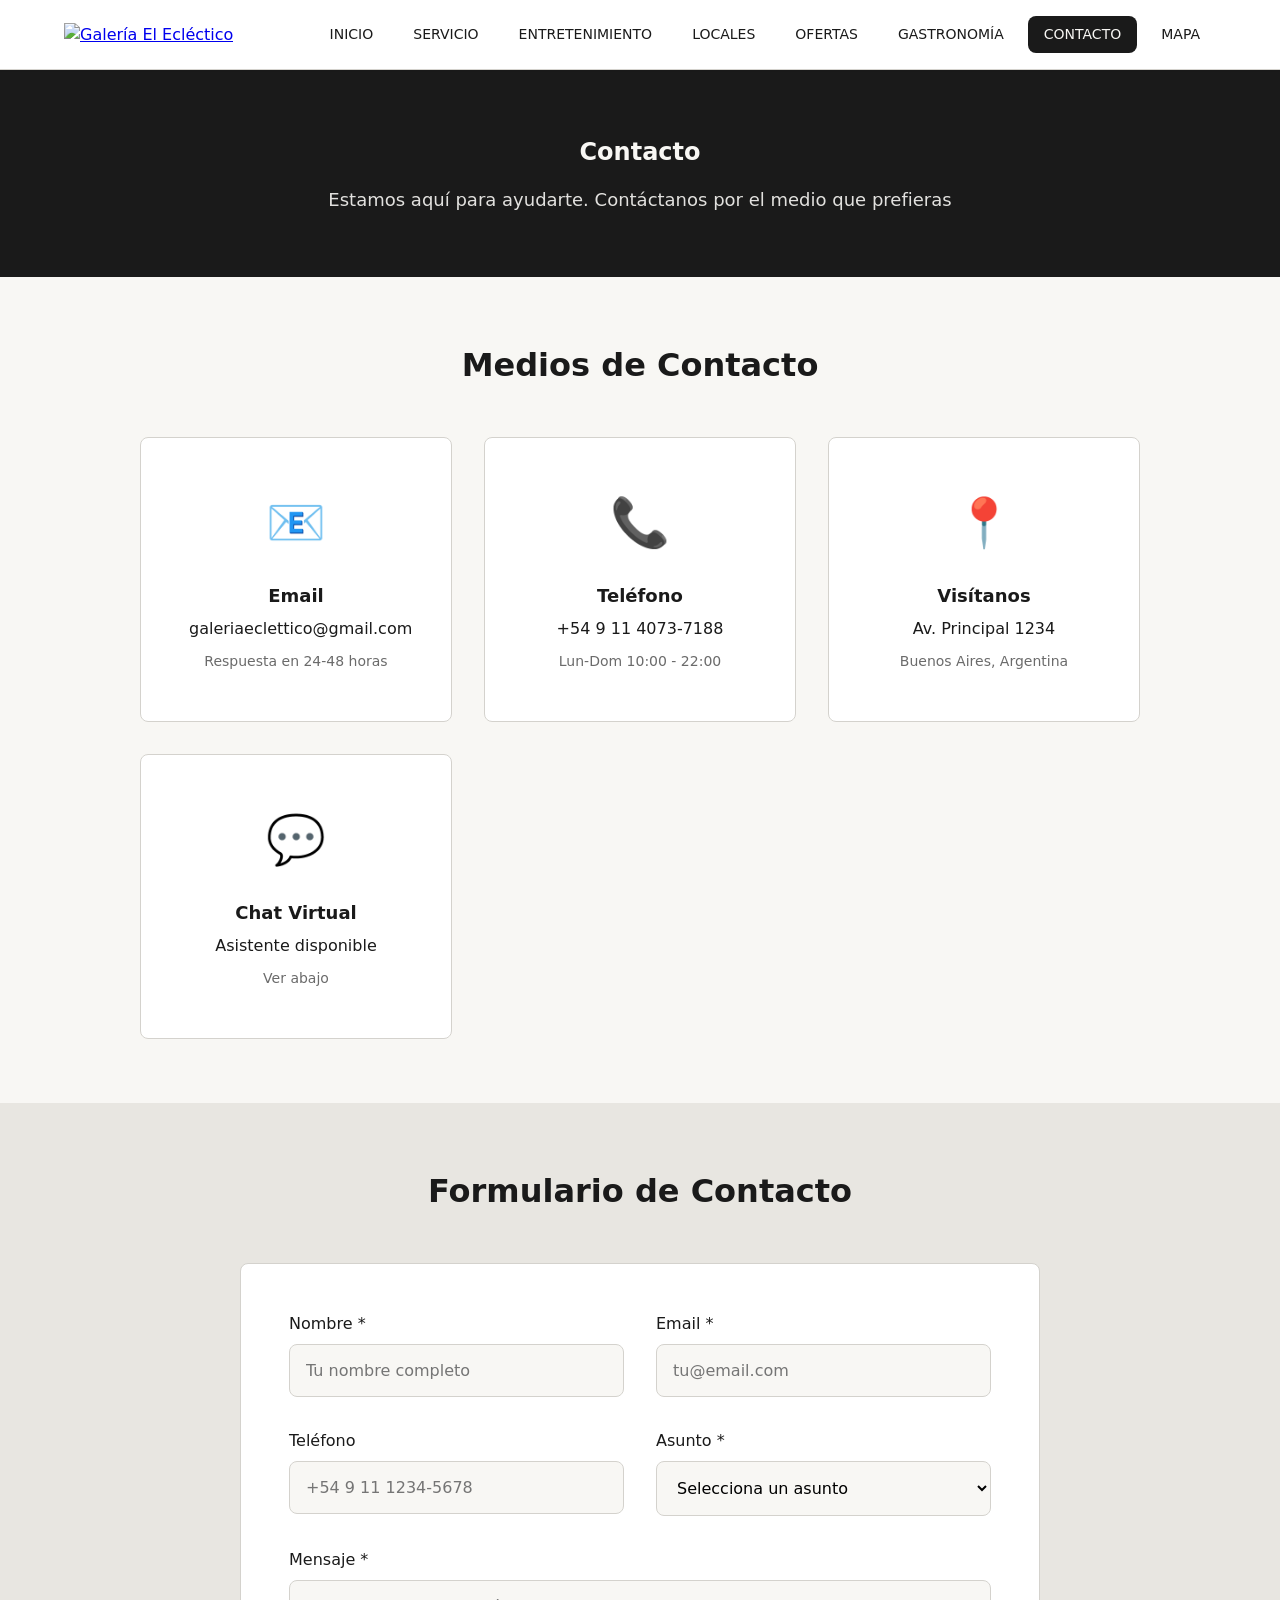
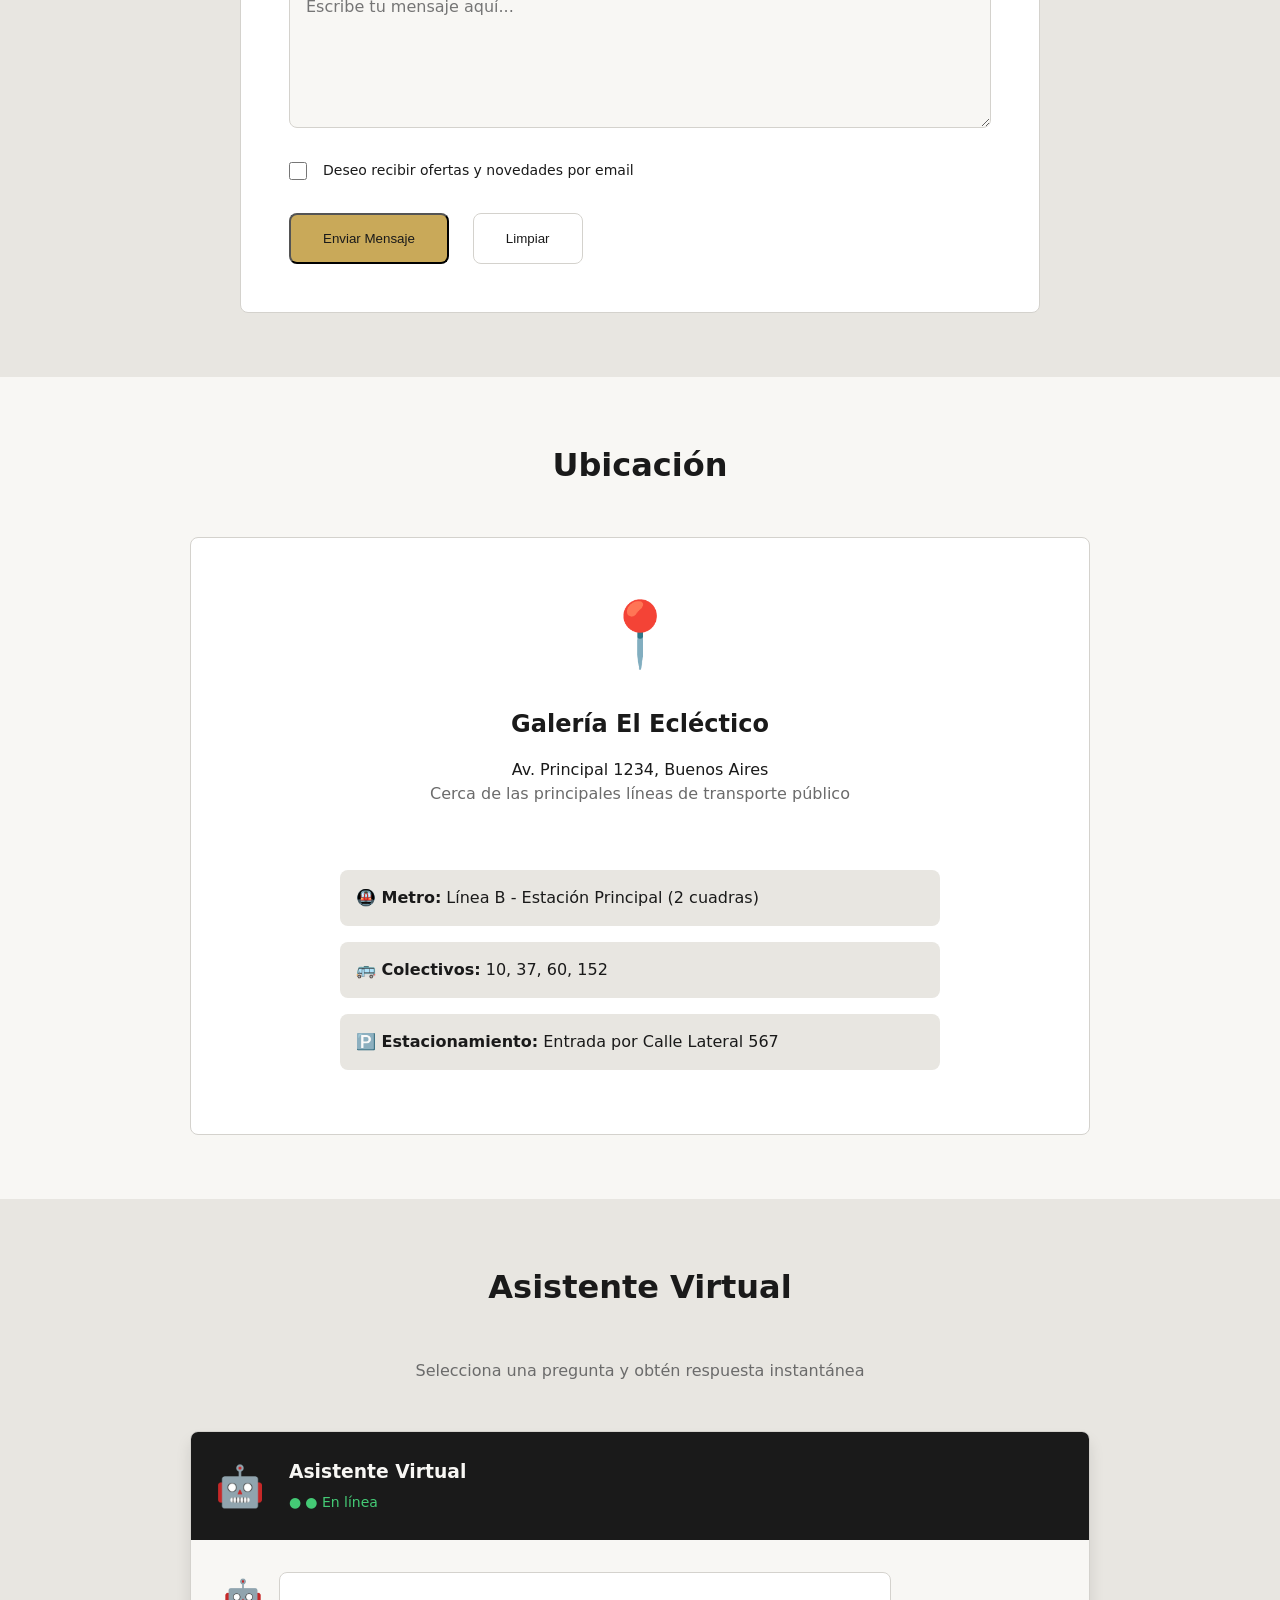
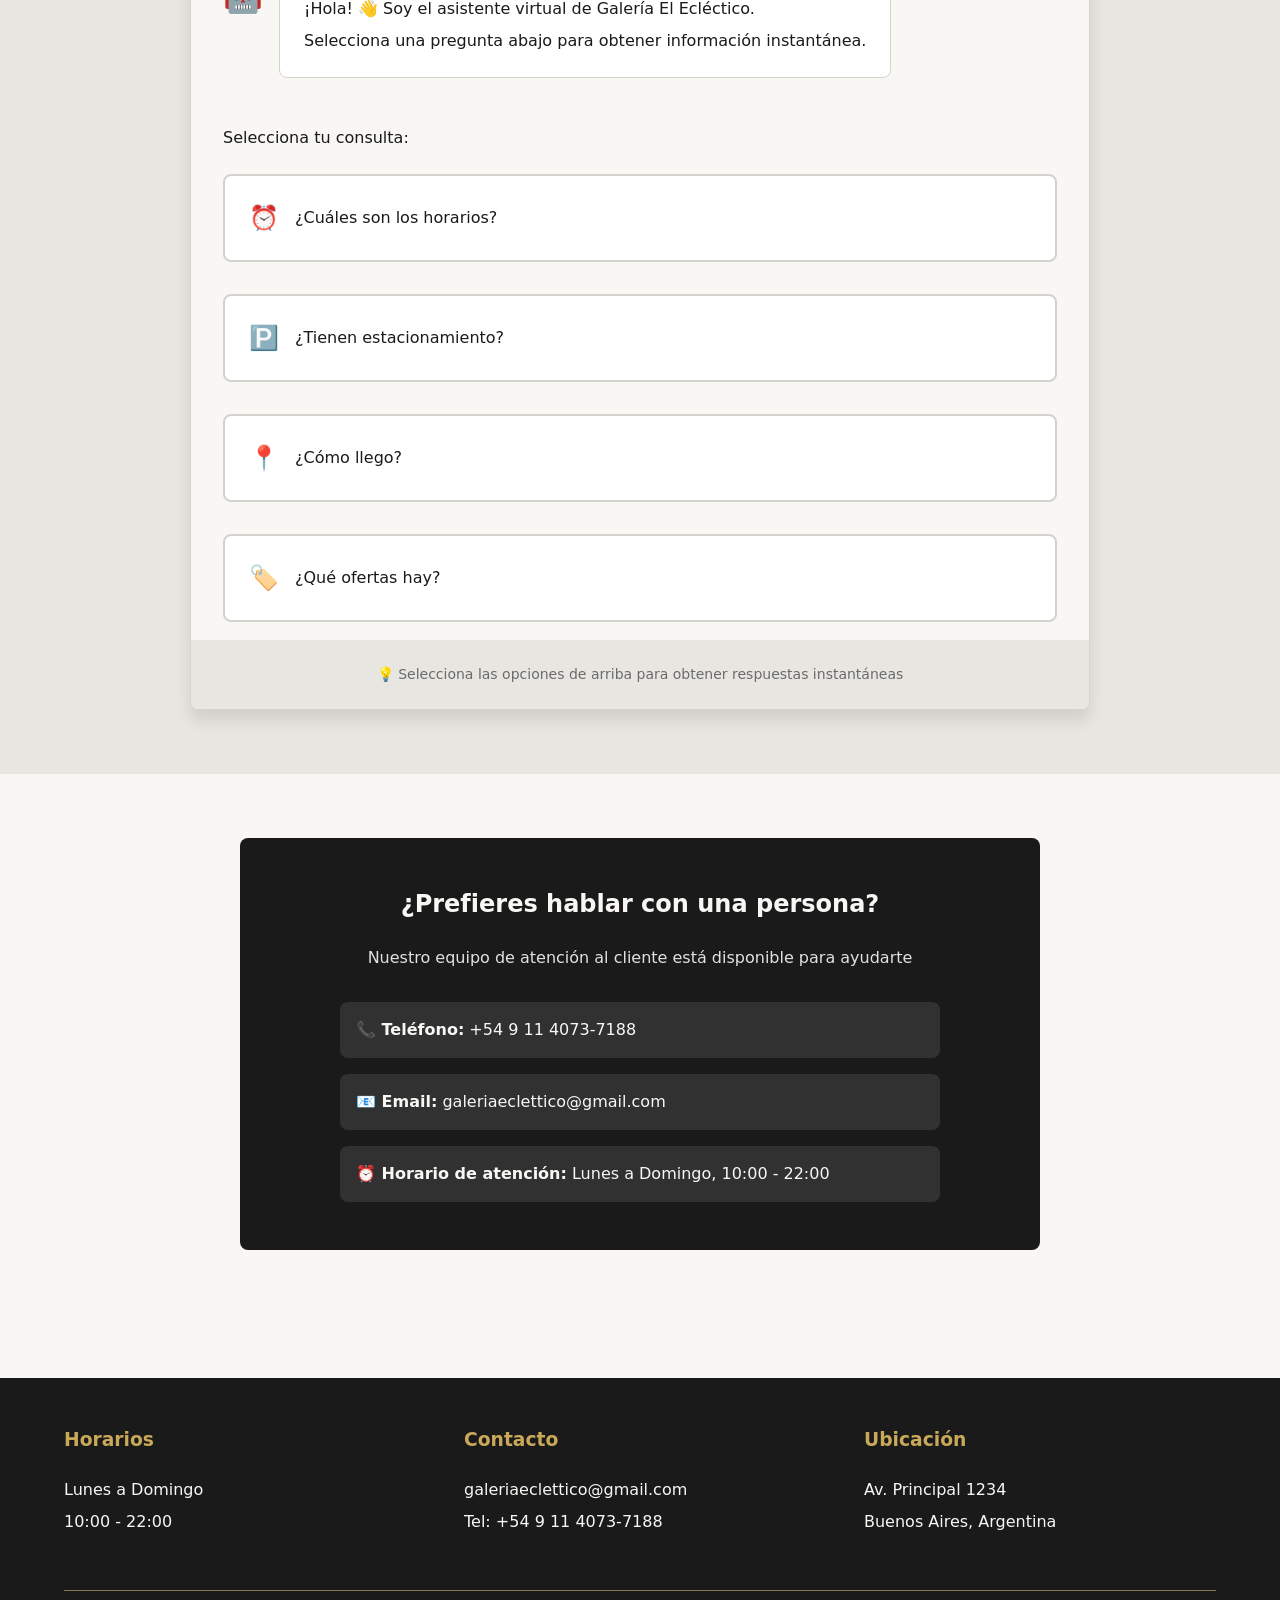
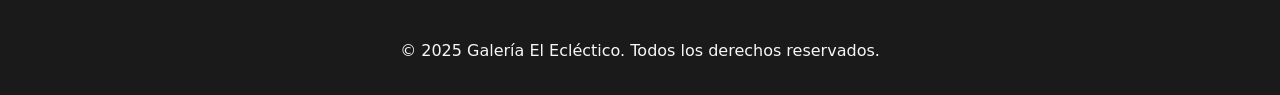
==== contacto.html @ 5eecb388 "base project added" ====
<!DOCTYPE html>
<html lang="es">
<head>
    <meta charset="UTF-8">
    <meta name="viewport" content="width=device-width, initial-scale=1.0">
    <title>Contacto - Galería El Ecléctico</title>
    <link rel="stylesheet" href="styles.css">
</head>
<body>
    <!-- Header -->
    <header class="header">
        <div class="container">
            <div class="header-content">
                <a href="index.html" class="logo">
                    <img src="assets/logo.png" alt="Galería El Ecléctico">
                </a>
                
                <nav class="nav">
                    <a href="index.html" class="nav-link">INICIO</a>
                    <a href="servicio.html" class="nav-link">SERVICIO</a>
                    <a href="entretenimiento.html" class="nav-link">ENTRETENIMIENTO</a>
                    <a href="locales.html" class="nav-link">LOCALES</a>
                    <a href="ofertas.html" class="nav-link">OFERTAS</a>
                    <a href="gastronomia.html" class="nav-link">GASTRONOMÍA</a>
                    <a href="contacto.html" class="nav-link active">CONTACTO</a>
                    <a href="mapa.html" class="nav-link">MAPA</a>
                </nav>
            </div>
        </div>
    </header>

    <main>
        <!-- Hero Section -->
        <section class="page-hero-simple">
            <div class="container">
                <h1>Contacto</h1>
                <p>Estamos aquí para ayudarte. Contáctanos por el medio que prefieras</p>
            </div>
        </section>

        <!-- Contact Methods -->
        <section class="section">
            <div class="container">
                <h2 class="section-title">Medios de Contacto</h2>
                <div class="contact-methods-grid">
                    <div class="contact-method-card">
                        <div class="contact-method-icon">📧</div>
                        <h3>Email</h3>
                        <p>galeriaeclettico@gmail.com</p>
                        <span class="contact-method-time">Respuesta en 24-48 horas</span>
                    </div>

                    <div class="contact-method-card">
                        <div class="contact-method-icon">📞</div>
                        <h3>Teléfono</h3>
                        <p>+54 9 11 4073-7188</p>
                        <span class="contact-method-time">Lun-Dom 10:00 - 22:00</span>
                    </div>

                    <div class="contact-method-card">
                        <div class="contact-method-icon">📍</div>
                        <h3>Visítanos</h3>
                        <p>Av. Principal 1234</p>
                        <span class="contact-method-time">Buenos Aires, Argentina</span>
                    </div>

                    <div class="contact-method-card">
                        <div class="contact-method-icon">💬</div>
                        <h3>Chat Virtual</h3>
                        <p>Asistente disponible</p>
                        <span class="contact-method-time">Ver abajo</span>
                    </div>
                </div>
            </div>
        </section>

        <!-- Contact Form -->
        <section class="section section-alt">
            <div class="container">
                <h2 class="section-title">Formulario de Contacto</h2>
                <div class="contact-form-container">
                    <form class="contact-form" action="#" method="post">
                        <div class="form-row">
                            <div class="form-group">
                                <label for="nombre">Nombre *</label>
                                <input type="text" id="nombre" name="nombre" required placeholder="Tu nombre completo">
                            </div>

                            <div class="form-group">
                                <label for="email">Email *</label>
                                <input type="email" id="email" name="email" required placeholder="tu@email.com">
                            </div>
                        </div>

                        <div class="form-row">
                            <div class="form-group">
                                <label for="telefono">Teléfono</label>
                                <input type="tel" id="telefono" name="telefono" placeholder="+54 9 11 1234-5678">
                            </div>

                            <div class="form-group">
                                <label for="asunto">Asunto *</label>
                                <select id="asunto" name="asunto" required>
                                    <option value="">Selecciona un asunto</option>
                                    <option value="consulta">Consulta general</option>
                                    <option value="sugerencia">Sugerencia</option>
                                    <option value="reclamo">Reclamo</option>
                                    <option value="local">Información sobre locales</option>
                                    <option value="eventos">Eventos y promociones</option>
                                    <option value="estacionamiento">Estacionamiento</option>
                                    <option value="otro">Otro</option>
                                </select>
                            </div>
                        </div>

                        <div class="form-group">
                            <label for="mensaje">Mensaje *</label>
                            <textarea id="mensaje" name="mensaje" rows="6" required placeholder="Escribe tu mensaje aquí..."></textarea>
                        </div>

                        <div class="form-checkbox">
                            <input type="checkbox" id="newsletter" name="newsletter">
                            <label for="newsletter">Deseo recibir ofertas y novedades por email</label>
                        </div>

                        <div class="form-actions">
                            <button type="submit" class="btn btn-primary">Enviar Mensaje</button>
                            <button type="reset" class="btn btn-secondary-outline">Limpiar</button>
                        </div>
                    </form>
                </div>
            </div>
        </section>

        <!-- Map Section -->
        <section class="section">
            <div class="container">
                <h2 class="section-title">Ubicación</h2>
                <div class="map-container">
                    <div class="map-placeholder">
                        <div class="map-icon">📍</div>
                        <h3>Galería El Ecléctico</h3>
                        <p>Av. Principal 1234, Buenos Aires</p>
                        <p class="map-info">Cerca de las principales líneas de transporte público</p>
                        <div class="map-details">
                            <div class="map-detail-item">
                                <strong>🚇 Metro:</strong> Línea B - Estación Principal (2 cuadras)
                            </div>
                            <div class="map-detail-item">
                                <strong>🚌 Colectivos:</strong> 10, 37, 60, 152
                            </div>
                            <div class="map-detail-item">
                                <strong>🅿️ Estacionamiento:</strong> Entrada por Calle Lateral 567
                            </div>
                        </div>
                    </div>
                </div>
            </div>
        </section>

        <!-- Virtual Assistant / Chatbot -->
        <section class="section section-alt">
            <div class="container">
                <h2 class="section-title">Asistente Virtual</h2>
                <p class="chatbot-intro">Selecciona una pregunta y obtén respuesta instantánea</p>
                
                <div class="chatbot-container">
                    <div class="chatbot-window">
                        <div class="chatbot-header">
                            <div class="chatbot-avatar">🤖</div>
                            <div class="chatbot-info">
                                <h3>Asistente Virtual</h3>
                                <span class="chatbot-status">● En línea</span>
                            </div>
                        </div>

                        <div class="chatbot-messages">
                            <!-- Welcome Message -->
                            <div class="chat-message bot-message">
                                <div class="message-avatar">🤖</div>
                                <div class="message-bubble">
                                    <p>¡Hola! 👋 Soy el asistente virtual de Galería El Ecléctico.</p>
                                    <p>Selecciona una pregunta abajo para obtener información instantánea.</p>
                                </div>
                            </div>

                            <!-- Interactive Chat Questions -->
                            <div class="chat-interactive">
                                <p class="chat-prompt">Selecciona tu consulta:</p>
                                
                                <form class="chat-options">
                                    <!-- Question 1: Horarios -->
                                    <input type="radio" name="chatbot" id="chat-horarios" class="chat-radio">
                                    <label for="chat-horarios" class="chat-option-label">
                                        <span class="chat-option-emoji">⏰</span>
                                        <span class="chat-option-text">¿Cuáles son los horarios?</span>
                                    </label>
                                    <div class="chat-response">
                                        <div class="chat-message bot-message">
                                            <div class="message-avatar">🤖</div>
                                            <div class="message-bubble">
                                                <p><strong>Horarios de Galería El Ecléctico:</strong></p>
                                                <p>📅 <strong>Lunes a Domingo:</strong> 10:00 - 22:00 hs</p>
                                                <p>🍽️ <strong>Patio de comidas:</strong> Hasta las 23:00 hs</p>
                                                <p>🎬 <strong>Cine:</strong> Hasta medianoche</p>
                                                <p>🎳 <strong>Bowling:</strong> Hasta las 02:00 (Vie-Sab hasta 04:00)</p>
                                            </div>
                                        </div>
                                    </div>

                                    <!-- Question 2: Estacionamiento -->
                                    <input type="radio" name="chatbot" id="chat-parking" class="chat-radio">
                                    <label for="chat-parking" class="chat-option-label">
                                        <span class="chat-option-emoji">🅿️</span>
                                        <span class="chat-option-text">¿Tienen estacionamiento?</span>
                                    </label>
                                    <div class="chat-response">
                                        <div class="chat-message bot-message">
                                            <div class="message-avatar">🤖</div>
                                            <div class="message-bubble">
                                                <p><strong>Información de Estacionamiento:</strong></p>
                                                <p>✅ Más de 500 plazas disponibles</p>
                                                <p>� Primeras 2 horas gratis con compra validada</p>
                                                <p>💳 $500 por hora adicional</p>
                                                <p>📍 Entrada por Calle Lateral 567</p>
                                                <p>🔒 Vigilancia 24 horas</p>
                                            </div>
                                        </div>
                                    </div>

                                    <!-- Question 3: Ubicación -->
                                    <input type="radio" name="chatbot" id="chat-ubicacion" class="chat-radio">
                                    <label for="chat-ubicacion" class="chat-option-label">
                                        <span class="chat-option-emoji">📍</span>
                                        <span class="chat-option-text">¿Cómo llego?</span>
                                    </label>
                                    <div class="chat-response">
                                        <div class="chat-message bot-message">
                                            <div class="message-avatar">🤖</div>
                                            <div class="message-bubble">
                                                <p><strong>Cómo llegar:</strong></p>
                                                <p>📍 <strong>Dirección:</strong> Av. Principal 1234, Buenos Aires</p>
                                                <p>🚇 <strong>Metro:</strong> Línea B - Estación Principal (2 cuadras)</p>
                                                <p>🚌 <strong>Colectivos:</strong> 10, 37, 60, 152</p>
                                                <p>🚗 <strong>En auto:</strong> Fácil acceso desde Av. General Paz</p>
                                            </div>
                                        </div>
                                    </div>

                                    <!-- Question 4: Ofertas -->
                                    <input type="radio" name="chatbot" id="chat-ofertas" class="chat-radio">
                                    <label for="chat-ofertas" class="chat-option-label">
                                        <span class="chat-option-emoji">🏷️</span>
                                        <span class="chat-option-text">¿Qué ofertas hay?</span>
                                    </label>
                                    <div class="chat-response">
                                        <div class="chat-message bot-message">
                                            <div class="message-avatar">🤖</div>
                                            <div class="message-bubble">
                                                <p><strong>Ofertas destacadas:</strong></p>
                                                <p>🎯 50% OFF en segunda unidad (Moda)</p>
                                                <p>☕ 2x1 en cafeterías (Happy Hour 14-17hs)</p>
                                                <p>📱 30% OFF en accesorios tecnológicos</p>
                                                <p>🎬 3x2 en entradas de cine (Lun-Jue)</p>
                                                <p>👉 <a href="ofertas.html">Ver todas las ofertas</a></p>
                                            </div>
                                        </div>
                                    </div>

                                    <!-- Question 5: Eventos -->
                                    <input type="radio" name="chatbot" id="chat-eventos" class="chat-radio">
                                    <label for="chat-eventos" class="chat-option-label">
                                        <span class="chat-option-emoji">🎉</span>
                                        <span class="chat-option-text">¿Hay eventos próximos?</span>
                                    </label>
                                    <div class="chat-response">
                                        <div class="chat-message bot-message">
                                            <div class="message-avatar">🤖</div>
                                            <div class="message-bubble">
                                                <p><strong>Próximos eventos:</strong></p>
                                                <p>🎵 <strong>Viernes de Música:</strong> Shows en vivo todos los viernes 20:00</p>
                                                <p>👨‍👩‍👧‍👦 <strong>Domingos Familiares:</strong> Talleres y actividades para chicos</p>
                                                <p>🎨 <strong>Talleres Creativos:</strong> Sábados y domingos</p>
                                                <p>🎄 <strong>Navidad 2025:</strong> Eventos especiales todo diciembre</p>
                                            </div>
                                        </div>
                                    </div>

                                    <!-- Question 6: Restaurantes -->
                                    <input type="radio" name="chatbot" id="chat-gastronomia" class="chat-radio">
                                    <label for="chat-gastronomia" class="chat-option-label">
                                        <span class="chat-option-emoji">🍽️</span>
                                        <span class="chat-option-text">¿Qué restaurantes tienen?</span>
                                    </label>
                                    <div class="chat-response">
                                        <div class="chat-message bot-message">
                                            <div class="message-avatar">🤖</div>
                                            <div class="message-bubble">
                                                <p><strong>Opciones gastronómicas:</strong></p>
                                                <p>🍔 Hamburguesas: Kentucky, Mostaza, Burger King</p>
                                                <p>☕ Cafeterías: Starbucks, Havanna</p>
                                                <p>🍕 Pizzerías: Pizzería Güerrín</p>
                                                <p>🥪 Sandwiches: Subway</p>
                                                <p>🍦 Helados: Grido</p>
                                                <p>� <a href="gastronomia.html">Ver todos los restaurantes</a></p>
                                            </div>
                                        </div>
                                    </div>

                                    <!-- Question 7: WiFi -->
                                    <input type="radio" name="chatbot" id="chat-wifi" class="chat-radio">
                                    <label for="chat-wifi" class="chat-option-label">
                                        <span class="chat-option-emoji">📶</span>
                                        <span class="chat-option-text">¿Hay WiFi gratis?</span>
                                    </label>
                                    <div class="chat-response">
                                        <div class="chat-message bot-message">
                                            <div class="message-avatar">🤖</div>
                                            <div class="message-bubble">
                                                <p><strong>WiFi Gratuito:</strong></p>
                                                <p>✅ Sí, contamos con WiFi gratis de alta velocidad</p>
                                                <p>📶 <strong>Red:</strong> GaleriaElEcletico_WiFi</p>
                                                <p>🔓 Sin contraseña - Conexión abierta</p>
                                                <p>� Disponible en todas las áreas de la galería</p>
                                            </div>
                                        </div>
                                    </div>

                                    <!-- Question 8: Contacto -->
                                    <input type="radio" name="chatbot" id="chat-contacto" class="chat-radio">
                                    <label for="chat-contacto" class="chat-option-label">
                                        <span class="chat-option-emoji">📞</span>
                                        <span class="chat-option-text">¿Cómo contacto atención al cliente?</span>
                                    </label>
                                    <div class="chat-response">
                                        <div class="chat-message bot-message">
                                            <div class="message-avatar">🤖</div>
                                            <div class="message-bubble">
                                                <p><strong>Contacto - Atención al Cliente:</strong></p>
                                                <p>📧 <strong>Email:</strong> galeriaeclettico@gmail.com</p>
                                                <p>📞 <strong>Teléfono:</strong> +54 9 11 4073-7188</p>
                                                <p>⏰ <strong>Horario:</strong> Lunes a Domingo 10:00 - 22:00</p>
                                                <p>💬 O completa el formulario de contacto arriba</p>
                                            </div>
                                        </div>
                                    </div>
                                </form>
                            </div>
                        </div>

                        <div class="chatbot-footer">
                            <p class="chatbot-note">💡 Selecciona las opciones de arriba para obtener respuestas instantáneas</p>
                        </div>
                    </div>
                </div>
            </div>
        </section>

        <!-- Contact Info -->
        <section class="section">
            <div class="container">
                <div class="contact-info-card">
                    <h2>¿Prefieres hablar con una persona?</h2>
                    <p>Nuestro equipo de atención al cliente está disponible para ayudarte</p>
                    <div class="contact-info-details">
                        <div class="contact-info-item">
                            <strong>📞 Teléfono:</strong> +54 9 11 4073-7188
                        </div>
                        <div class="contact-info-item">
                            <strong>📧 Email:</strong> galeriaeclettico@gmail.com
                        </div>
                        <div class="contact-info-item">
                            <strong>⏰ Horario de atención:</strong> Lunes a Domingo, 10:00 - 22:00
                        </div>
                    </div>
                </div>
            </div>
        </section>
    </main>

    <!-- Footer -->
    <footer class="footer">
        <div class="container">
            <div class="footer-grid">
                <div class="footer-column">
                    <h3>Horarios</h3>
                    <p>Lunes a Domingo</p>
                    <p>10:00 - 22:00</p>
                </div>
                <div class="footer-column">
                    <h3>Contacto</h3>
                    <p>galeriaeclettico@gmail.com</p>
                    <p>Tel: +54 9 11 4073-7188</p>
                </div>
                <div class="footer-column">
                    <h3>Ubicación</h3>
                    <p>Av. Principal 1234</p>
                    <p>Buenos Aires, Argentina</p>
                </div>
            </div>
            <div class="footer-bottom">
                <p>&copy; 2025 Galería El Ecléctico. Todos los derechos reservados.</p>
            </div>
        </div>
    </footer>
</body>
</html>
---- styles.css ----
/* Variables CSS */
:root {
    --color-background: #F8F7F4;
    --color-foreground: #1A1A1A;
    --color-primary: #1A1A1A;
    --color-primary-foreground: #F8F7F4;
    --color-secondary: #C9A959;
    --color-secondary-foreground: #1A1A1A;
    --color-muted: #E8E6E1;
    --color-muted-foreground: #6B6B6B;
    --color-accent: #8B7355;
    --color-border: #D4D2CD;
    --color-card: #FFFFFF;
    
    --spacing-xs: 0.5rem;
    --spacing-sm: 1rem;
    --spacing-md: 1.5rem;
    --spacing-lg: 2rem;
    --spacing-xl: 3rem;
    --spacing-2xl: 4rem;
    
    --font-size-sm: 0.875rem;
    --font-size-base: 1rem;
    --font-size-lg: 1.125rem;
    --font-size-xl: 1.5rem;
    --font-size-2xl: 2rem;
    --font-size-3xl: 2.5rem;
    
    --radius: 0.5rem;
    --shadow-sm: 0 1px 2px rgba(0, 0, 0, 0.05);
    --shadow-md: 0 4px 6px rgba(0, 0, 0, 0.1);
    --shadow-lg: 0 10px 15px rgba(0, 0, 0, 0.1);
}

/* Reset básico */
* {
    margin: 0;
    padding: 0;
    box-sizing: border-box;
}

body {
    font-family: system-ui, -apple-system, BlinkMacSystemFont, 'Segoe UI', Roboto, sans-serif;
    font-size: var(--font-size-base);
    line-height: 1.5;
    color: var(--color-foreground);
    background-color: var(--color-background);
}

/* Contenedor */
.container {
    max-width: 1200px;
    margin: 0 auto;
    padding: 0 var(--spacing-md);
}

/* Header */
.header {
    background-color: var(--color-card);
    border-bottom: 1px solid var(--color-border);
    position: sticky;
    top: 0;
    z-index: 100;
    box-shadow: var(--shadow-sm);
}

.header-content {
    display: flex;
    align-items: center;
    justify-content: space-between;
    padding: var(--spacing-sm) 0;
}

.logo img {
    height: 80px;
    width: auto;
}

/* Navegación */
.nav {
    display: flex;
    gap: var(--spacing-xs);
}

.nav-link {
    padding: var(--spacing-xs) var(--spacing-sm);
    text-decoration: none;
    color: var(--color-foreground);
    font-size: var(--font-size-sm);
    font-weight: 500;
    border-radius: var(--radius);
    transition: background-color 0.2s;
}

.nav-link:hover {
    background-color: var(--color-muted);
}

.nav-link.active {
    background-color: var(--color-primary);
    color: var(--color-primary-foreground);
}

/* Hero Section */
.hero {
    height: 600px;
    background-image: url('https://images.unsplash.com/photo-1760873461757-bd171af68cf9?crop=entropy&cs=tinysrgb&fit=max&fm=jpg&ixid=M3w3Nzg4Nzd8MHwxfHNlYXJjaHwxfHxsdXh1cnklMjBldXJvcGVhbiUyMHNob3BwaW5nJTIwZ2FsbGVyeXxlbnwxfHx8fDE3NjI0MzUzMTB8MA&ixlib=rb-4.1.0&q=80&w=1080');
    background-size: cover;
    background-position: center;
    position: relative;
}

.hero-overlay {
    position: absolute;
    inset: 0;
    background-color: rgba(26, 26, 26, 0.6);
    display: flex;
    align-items: center;
    justify-content: center;
}

.hero-content {
    text-align: center;
    color: white;
    padding: var(--spacing-md);
    max-width: 800px;
}

.hero-content h1 {
    font-size: var(--font-size-3xl);
    margin-bottom: var(--spacing-md);
}

.hero-subtitle {
    font-size: var(--font-size-lg);
    margin-bottom: var(--spacing-xl);
    opacity: 0.9;
}

/* Botones */
.btn {
    display: inline-block;
    padding: var(--spacing-sm) var(--spacing-lg);
    text-decoration: none;
    border-radius: var(--radius);
    font-weight: 500;
    transition: transform 0.2s, box-shadow 0.2s;
    cursor: pointer;
}

.btn:hover {
    transform: translateY(-2px);
    box-shadow: var(--shadow-md);
}

.btn-primary {
    background-color: var(--color-secondary);
    color: var(--color-primary);
}

.btn-secondary {
    background-color: var(--color-secondary);
    color: var(--color-primary);
}

/* Secciones */
.section {
    padding: var(--spacing-2xl) 0;
}

.section-alt {
    background-color: var(--color-muted);
}

.section-title {
    text-align: center;
    font-size: var(--font-size-2xl);
    margin-bottom: var(--spacing-xl);
}

/* Features Grid */
.features-grid {
    display: grid;
    grid-template-columns: repeat(auto-fit, minmax(250px, 1fr));
    gap: var(--spacing-md);
}

.feature-card {
    background-color: var(--color-card);
    padding: var(--spacing-lg);
    border-radius: var(--radius);
    text-decoration: none;
    color: var(--color-foreground);
    border: 1px solid var(--color-border);
    transition: box-shadow 0.2s, transform 0.2s;
}

.feature-card:hover {
    box-shadow: var(--shadow-lg);
    transform: translateY(-4px);
}

.feature-icon {
    font-size: 3rem;
    margin-bottom: var(--spacing-md);
}

.feature-card h3 {
    font-size: var(--font-size-lg);
    margin-bottom: var(--spacing-xs);
}

.feature-card p {
    color: var(--color-muted-foreground);
}

/* Welcome Section */
.welcome-content {
    max-width: 900px;
    margin: 0 auto;
    text-align: center;
}

.welcome-content h2 {
    font-size: var(--font-size-2xl);
    margin-bottom: var(--spacing-md);
}

.welcome-text {
    margin-bottom: var(--spacing-xl);
    color: var(--color-muted-foreground);
}

.stats-grid {
    display: grid;
    grid-template-columns: repeat(auto-fit, minmax(200px, 1fr));
    gap: var(--spacing-lg);
    margin-top: var(--spacing-xl);
}

.stat-item {
    text-align: center;
}

.stat-number {
    font-size: var(--font-size-2xl);
    color: var(--color-secondary);
    margin-bottom: var(--spacing-xs);
}

/* CTA Card */
.cta-card {
    background-color: var(--color-primary);
    color: var(--color-primary-foreground);
    padding: var(--spacing-2xl);
    border-radius: var(--radius);
    text-align: center;
}

.cta-icon {
    font-size: 4rem;
    margin-bottom: var(--spacing-md);
    color: var(--color-secondary);
}

.cta-card h2 {
    margin-bottom: var(--spacing-md);
}

.cta-text {
    max-width: 700px;
    margin: 0 auto var(--spacing-xl);
    opacity: 0.9;
}

/* Footer */
.footer {
    background-color: var(--color-primary);
    color: var(--color-primary-foreground);
    padding: var(--spacing-xl) 0 var(--spacing-lg);
    margin-top: var(--spacing-2xl);
}

.footer-grid {
    display: grid;
    grid-template-columns: repeat(auto-fit, minmax(250px, 1fr));
    gap: var(--spacing-xl);
    margin-bottom: var(--spacing-xl);
}

.footer-column h3 {
    color: var(--color-secondary);
    margin-bottom: var(--spacing-md);
}

.footer-column p {
    margin-bottom: var(--spacing-xs);
}

.footer-bottom {
    padding-top: var(--spacing-xl);
    border-top: 1px solid var(--color-accent);
    text-align: center;
}

/* Page Hero */
.page-hero {
    height: 500px;
    background-image: url('https://images.unsplash.com/photo-1759419038843-29749ac4cd2d?crop=entropy&cs=tinysrgb&fit=max&fm=jpg&ixid=M3w3Nzg4Nzd8MHwxfHNlYXJjaHwxfHxlbGVnYW50JTIwcmVzdGF1cmFudCUyMGludGVyaW9yfGVufDF8fHx8MTc2MjM0NzA0NXww&ixlib=rb-4.1.0&q=80&w=1080');
    background-size: cover;
    background-position: center;
    position: relative;
}

.page-hero-overlay {
    position: absolute;
    inset: 0;
    background-color: rgba(26, 26, 26, 0.6);
    display: flex;
    align-items: center;
    justify-content: center;
}

.page-hero-content {
    text-align: center;
    color: white;
    padding: var(--spacing-md);
}

.page-hero-icon {
    font-size: 4rem;
    margin-bottom: var(--spacing-md);
    color: var(--color-secondary);
}

.page-hero-simple {
    background-color: var(--color-primary);
    color: var(--color-primary-foreground);
    padding: var(--spacing-2xl) 0;
    text-align: center;
}

.page-hero-simple h1 {
    margin-bottom: var(--spacing-sm);
}

.page-hero-simple p {
    font-size: var(--font-size-lg);
    opacity: 0.9;
    max-width: 700px;
    margin: 0 auto;
}

/* Restaurant Cards */
.restaurants-grid {
    display: grid;
    grid-template-columns: repeat(auto-fill, minmax(300px, 1fr));
    gap: var(--spacing-lg);
}

.restaurant-card {
    background-color: var(--color-card);
    border: 1px solid var(--color-border);
    border-radius: var(--radius);
    padding: var(--spacing-lg);
    transition: box-shadow 0.2s, transform 0.2s;
    display: flex;
    flex-direction: column;
}

.restaurant-card:hover {
    box-shadow: var(--shadow-lg);
    transform: translateY(-4px);
}

.restaurant-header {
    display: flex;
    justify-content: space-between;
    align-items: flex-start;
    margin-bottom: var(--spacing-md);
}

.restaurant-icon {
    font-size: 2.5rem;
}

.price-range {
    font-size: var(--font-size-sm);
    color: var(--color-muted-foreground);
    font-weight: 500;
}

.restaurant-card h3 {
    font-size: var(--font-size-lg);
    margin-bottom: var(--spacing-xs);
}

.cuisine-badge {
    display: inline-block;
    background-color: var(--color-secondary);
    color: var(--color-secondary-foreground);
    padding: 0.25rem 0.75rem;
    border-radius: calc(var(--radius) / 2);
    font-size: var(--font-size-sm);
    margin-bottom: var(--spacing-sm);
}

.restaurant-description {
    color: var(--color-muted-foreground);
    margin-bottom: var(--spacing-md);
}

.restaurant-features {
    display: flex;
    flex-wrap: wrap;
    gap: var(--spacing-xs);
    margin-bottom: var(--spacing-md);
    margin-top: auto;
}

.feature-tag {
    display: inline-block;
    border: 1px solid var(--color-border);
    padding: 0.25rem 0.5rem;
    border-radius: calc(var(--radius) / 2);
    font-size: var(--font-size-sm);
}

.btn-link {
    display: inline-block;
    text-align: center;
    padding: var(--spacing-xs) var(--spacing-sm);
    border: 1px solid var(--color-border);
    border-radius: var(--radius);
    text-decoration: none;
    color: var(--color-foreground);
    font-size: var(--font-size-sm);
    transition: background-color 0.2s;
}

.btn-link:hover {
    background-color: var(--color-muted);
}

/* Food Court */
.food-court-card {
    background-color: var(--color-card);
    border: 1px solid var(--color-border);
    border-radius: var(--radius);
    padding: var(--spacing-xl);
    max-width: 900px;
    margin: 0 auto;
}

.food-court-content h3 {
    font-size: var(--font-size-xl);
    margin-bottom: var(--spacing-md);
}

.food-court-intro {
    margin-bottom: var(--spacing-lg);
}

.food-court-features {
    list-style: none;
    margin-bottom: var(--spacing-lg);
}

.food-court-features li {
    padding: var(--spacing-xs) 0;
    padding-left: var(--spacing-md);
    position: relative;
}

.food-court-features li::before {
    content: "•";
    position: absolute;
    left: 0;
    color: var(--color-secondary);
    font-size: 1.5rem;
    line-height: 1;
}

.capacity-box {
    background-color: var(--color-muted);
    padding: var(--spacing-md);
    border-radius: var(--radius);
    color: var(--color-muted-foreground);
}

/* Services Grid */
.services-grid {
    display: grid;
    grid-template-columns: repeat(auto-fit, minmax(280px, 1fr));
    gap: var(--spacing-lg);
    max-width: 1000px;
    margin: 0 auto;
}

.service-card {
    background-color: var(--color-card);
    border: 1px solid var(--color-border);
    border-radius: var(--radius);
    padding: var(--spacing-lg);
}

.service-icon {
    font-size: 2.5rem;
    margin-bottom: var(--spacing-md);
}

.service-card h3 {
    font-size: var(--font-size-lg);
    margin-bottom: var(--spacing-sm);
}

/* Schedule Section */
.schedule-section {
    background-color: var(--color-primary);
    color: var(--color-primary-foreground);
    padding: var(--spacing-2xl) 0;
    text-align: center;
}

.schedule-section h2 {
    margin-bottom: var(--spacing-xl);
}

.schedule-grid {
    display: grid;
    grid-template-columns: repeat(auto-fit, minmax(300px, 1fr));
    gap: var(--spacing-xl);
    max-width: 800px;
    margin: 0 auto var(--spacing-lg);
}

.schedule-card h3 {
    color: var(--color-secondary);
    margin-bottom: var(--spacing-sm);
}

.schedule-card p {
    margin-bottom: var(--spacing-xs);
}

.schedule-note {
    font-size: var(--font-size-sm);
    opacity: 0.8;
    max-width: 600px;
    margin: 0 auto;
}

/* Stores Grid */
.stores-grid {
    display: grid;
    grid-template-columns: repeat(auto-fit, minmax(450px, 1fr));
    gap: var(--spacing-xl);
}

.store-card {
    background-color: var(--color-card);
    border: 1px solid var(--color-border);
    border-radius: var(--radius);
    overflow: hidden;
    transition: box-shadow 0.2s;
}

.store-card:hover {
    box-shadow: var(--shadow-lg);
}

.store-image {
    height: 250px;
    background-color: var(--color-muted);
    display: flex;
    align-items: center;
    justify-content: center;
}

.store-icon {
    font-size: 4rem;
}

.store-content {
    padding: var(--spacing-lg);
}

.store-content h3 {
    font-size: var(--font-size-lg);
    margin-bottom: var(--spacing-sm);
}

.store-description {
    color: var(--color-muted-foreground);
    margin-bottom: var(--spacing-md);
}

.store-info {
    margin-bottom: var(--spacing-md);
}

.store-info p {
    font-size: var(--font-size-sm);
    margin-bottom: var(--spacing-xs);
}

.store-tags {
    display: flex;
    flex-wrap: wrap;
    gap: var(--spacing-xs);
}

.tag {
    display: inline-block;
    background-color: var(--color-secondary);
    color: var(--color-secondary-foreground);
    padding: 0.25rem 0.75rem;
    border-radius: calc(var(--radius) / 2);
    font-size: var(--font-size-sm);
}

/* Categories Grid */
.categories-grid {
    display: grid;
    grid-template-columns: repeat(auto-fit, minmax(200px, 1fr));
    gap: var(--spacing-md);
    max-width: 900px;
    margin: 0 auto;
}

.category-card {
    background-color: var(--color-card);
    border: 1px solid var(--color-border);
    border-radius: var(--radius);
    padding: var(--spacing-lg);
    text-align: center;
    transition: box-shadow 0.2s;
    cursor: pointer;
}

.category-card:hover {
    box-shadow: var(--shadow-md);
}

.category-card h3 {
    font-size: var(--font-size-base);
    margin-bottom: var(--spacing-xs);
}

.category-card p {
    color: var(--color-muted-foreground);
}

/* Directory Card */
.directory-card {
    background-color: var(--color-primary);
    color: var(--color-primary-foreground);
    border-radius: var(--radius);
    padding: var(--spacing-xl);
    max-width: 900px;
    margin: 0 auto;
    text-align: center;
}

.directory-card h2 {
    margin-bottom: var(--spacing-md);
}

.directory-text {
    margin-bottom: var(--spacing-xl);
    opacity: 0.9;
}

.floors-grid {
    display: grid;
    grid-template-columns: repeat(auto-fit, minmax(200px, 1fr));
    gap: var(--spacing-lg);
}

.floor-info h3 {
    color: var(--color-secondary);
    margin-bottom: var(--spacing-xs);
}

/* Offers */
.offers-grid {
    display: grid;
    grid-template-columns: repeat(auto-fill, minmax(320px, 1fr));
    gap: var(--spacing-lg);
}

.offer-card {
    background-color: var(--color-card);
    border: 1px solid var(--color-border);
    border-radius: var(--radius);
    overflow: hidden;
    transition: box-shadow 0.2s, transform 0.2s;
}

.offer-card:hover {
    box-shadow: var(--shadow-lg);
    transform: translateY(-4px);
}

.offer-header {
    background: linear-gradient(135deg, var(--color-secondary), var(--color-accent));
    color: var(--color-primary);
    padding: var(--spacing-lg);
    text-align: center;
}

.offer-discount {
    font-size: var(--font-size-3xl);
    font-weight: bold;
    margin-bottom: var(--spacing-xs);
}

.offer-content {
    padding: var(--spacing-lg);
}

.offer-content h3 {
    font-size: var(--font-size-lg);
    margin-bottom: var(--spacing-sm);
}

.offer-badge {
    display: inline-block;
    background-color: var(--color-muted);
    color: var(--color-foreground);
    padding: 0.25rem 0.75rem;
    border-radius: calc(var(--radius) / 2);
    font-size: var(--font-size-sm);
    margin-bottom: var(--spacing-sm);
}

.offer-description {
    color: var(--color-muted-foreground);
    margin-bottom: var(--spacing-md);
}

.offer-validity {
    font-size: var(--font-size-sm);
    color: var(--color-muted-foreground);
    border-top: 1px solid var(--color-border);
    padding-top: var(--spacing-sm);
}

/* Terms */
.terms-content {
    max-width: 800px;
    margin: 0 auto;
    background-color: var(--color-card);
    padding: var(--spacing-xl);
    border-radius: var(--radius);
}

.terms-content h3 {
    font-size: var(--font-size-xl);
    margin-bottom: var(--spacing-md);
}

.terms-content ul {
    list-style: none;
    padding: 0;
}

.terms-content li {
    padding: var(--spacing-sm) 0;
    padding-left: var(--spacing-lg);
    position: relative;
}

.terms-content li::before {
    content: "•";
    position: absolute;
    left: 0;
    color: var(--color-secondary);
    font-size: 1.5rem;
}

/* Contact Cards */
.contact-grid {
    display: grid;
    grid-template-columns: repeat(auto-fit, minmax(280px, 1fr));
    gap: var(--spacing-lg);
    max-width: 1000px;
    margin: 0 auto;
}

.contact-card {
    background-color: var(--color-card);
    border: 1px solid var(--color-border);
    border-radius: var(--radius);
    padding: var(--spacing-xl);
    text-align: center;
}

.contact-icon {
    font-size: 3rem;
    margin-bottom: var(--spacing-md);
}

.contact-card h3 {
    font-size: var(--font-size-lg);
    margin-bottom: var(--spacing-sm);
}

.contact-card p {
    margin-bottom: var(--spacing-xs);
}

.contact-description {
    font-size: var(--font-size-sm);
    color: var(--color-muted-foreground);
}

/* FAQ */
.faq-content {
    max-width: 900px;
    margin: 0 auto;
}

.faq-item {
    background-color: var(--color-card);
    border: 1px solid var(--color-border);
    border-radius: var(--radius);
    padding: var(--spacing-lg);
    margin-bottom: var(--spacing-md);
}

.faq-item h3 {
    font-size: var(--font-size-lg);
    margin-bottom: var(--spacing-sm);
    color: var(--color-secondary);
}

.faq-item p {
    color: var(--color-muted-foreground);
}

/* Entertainment */
.entertainment-grid {
    display: grid;
    grid-template-columns: repeat(auto-fit, minmax(350px, 1fr));
    gap: var(--spacing-xl);
}

.entertainment-card {
    background-color: var(--color-card);
    border: 1px solid var(--color-border);
    border-radius: var(--radius);
    padding: var(--spacing-xl);
    transition: box-shadow 0.2s, transform 0.2s;
}

.entertainment-card:hover {
    box-shadow: var(--shadow-lg);
    transform: translateY(-4px);
}

.entertainment-icon {
    font-size: 3.5rem;
    margin-bottom: var(--spacing-md);
    text-align: center;
}

.entertainment-card h3 {
    font-size: var(--font-size-xl);
    margin-bottom: var(--spacing-md);
    text-align: center;
}

.entertainment-description {
    color: var(--color-muted-foreground);
    margin-bottom: var(--spacing-lg);
    text-align: center;
}

.entertainment-features {
    display: grid;
    grid-template-columns: repeat(2, 1fr);
    gap: var(--spacing-sm);
}

.feature-item {
    font-size: var(--font-size-sm);
    color: var(--color-foreground);
}

/* Schedule Table */
.schedule-table {
    max-width: 800px;
    margin: 0 auto;
    background-color: var(--color-card);
    border-radius: var(--radius);
    overflow: hidden;
}

.schedule-row {
    display: flex;
    justify-content: space-between;
    align-items: center;
    padding: var(--spacing-md) var(--spacing-lg);
    border-bottom: 1px solid var(--color-border);
}

.schedule-row:last-child {
    border-bottom: none;
}

.schedule-label {
    font-weight: 500;
    font-size: var(--font-size-lg);
}

.schedule-time {
    color: var(--color-muted-foreground);
}

/* Events Grid */
.events-grid {
    display: grid;
    grid-template-columns: repeat(auto-fit, minmax(250px, 1fr));
    gap: var(--spacing-lg);
}

.event-card {
    background-color: var(--color-card);
    border: 1px solid var(--color-border);
    border-radius: var(--radius);
    padding: var(--spacing-lg);
    text-align: center;
}

.event-card h3 {
    font-size: var(--font-size-lg);
    margin-bottom: var(--spacing-sm);
}

.event-card p {
    color: var(--color-muted-foreground);
}

/* Pricing */
.pricing-card {
    background-color: var(--color-card);
    border: 1px solid var(--color-border);
    border-radius: var(--radius);
    padding: var(--spacing-xl);
    max-width: 900px;
    margin: 0 auto;
    text-align: center;
}

.pricing-card h2 {
    margin-bottom: var(--spacing-md);
}

.pricing-text {
    margin-bottom: var(--spacing-xl);
    color: var(--color-muted-foreground);
}

.pricing-highlights {
    display: grid;
    grid-template-columns: repeat(auto-fit, minmax(250px, 1fr));
    gap: var(--spacing-md);
}

.pricing-item {
    background-color: var(--color-muted);
    padding: var(--spacing-md);
    border-radius: var(--radius);
}

/* Contact Page */
.contact-methods-grid {
    display: grid;
    grid-template-columns: repeat(auto-fit, minmax(250px, 1fr));
    gap: var(--spacing-lg);
    max-width: 1000px;
    margin: 0 auto;
}

.contact-method-card {
    background-color: var(--color-card);
    border: 1px solid var(--color-border);
    border-radius: var(--radius);
    padding: var(--spacing-xl);
    text-align: center;
    transition: transform 0.2s, box-shadow 0.2s;
}

.contact-method-card:hover {
    transform: translateY(-4px);
    box-shadow: var(--shadow-md);
}

.contact-method-icon {
    font-size: 3rem;
    margin-bottom: var(--spacing-md);
}

.contact-method-card h3 {
    font-size: var(--font-size-lg);
    margin-bottom: var(--spacing-xs);
}

.contact-method-card p {
    font-weight: 500;
    margin-bottom: var(--spacing-xs);
}

.contact-method-time {
    font-size: var(--font-size-sm);
    color: var(--color-muted-foreground);
}

/* Contact Form */
.contact-form-container {
    max-width: 800px;
    margin: 0 auto;
    background-color: var(--color-card);
    padding: var(--spacing-xl);
    border-radius: var(--radius);
    border: 1px solid var(--color-border);
}

.contact-form {
    display: flex;
    flex-direction: column;
    gap: var(--spacing-lg);
}

.form-row {
    display: grid;
    grid-template-columns: repeat(auto-fit, minmax(250px, 1fr));
    gap: var(--spacing-lg);
}

.form-group {
    display: flex;
    flex-direction: column;
    gap: var(--spacing-xs);
}

.form-group label {
    font-weight: 500;
    font-size: var(--font-size-base);
}

.form-group input,
.form-group select,
.form-group textarea {
    padding: var(--spacing-sm);
    border: 1px solid var(--color-border);
    border-radius: var(--radius);
    font-size: var(--font-size-base);
    font-family: inherit;
    background-color: var(--color-background);
    transition: border-color 0.2s;
}

.form-group input:focus,
.form-group select:focus,
.form-group textarea:focus {
    outline: none;
    border-color: var(--color-secondary);
}

.form-group textarea {
    resize: vertical;
    min-height: 120px;
}

.form-checkbox {
    display: flex;
    align-items: center;
    gap: var(--spacing-sm);
}

.form-checkbox input[type="checkbox"] {
    width: 18px;
    height: 18px;
    cursor: pointer;
}

.form-checkbox label {
    cursor: pointer;
    font-size: var(--font-size-sm);
}

.form-actions {
    display: flex;
    gap: var(--spacing-md);
    justify-content: flex-start;
}

.btn-secondary-outline {
    background-color: transparent;
    color: var(--color-foreground);
    border: 1px solid var(--color-border);
}

.btn-secondary-outline:hover {
    background-color: var(--color-muted);
}

/* Map */
.map-container {
    max-width: 900px;
    margin: 0 auto;
}

.map-placeholder {
    background-color: var(--color-card);
    border: 1px solid var(--color-border);
    border-radius: var(--radius);
    padding: var(--spacing-xl);
    text-align: center;
    min-height: 400px;
    display: flex;
    flex-direction: column;
    justify-content: center;
    align-items: center;
}

.map-icon {
    font-size: 4rem;
    margin-bottom: var(--spacing-md);
    color: var(--color-secondary);
}

.map-placeholder h3 {
    font-size: var(--font-size-xl);
    margin-bottom: var(--spacing-sm);
}

.map-info {
    color: var(--color-muted-foreground);
    margin-bottom: var(--spacing-lg);
}

.map-details {
    width: 100%;
    max-width: 600px;
    text-align: left;
    margin-top: var(--spacing-lg);
}

.map-detail-item {
    padding: var(--spacing-sm);
    margin-bottom: var(--spacing-sm);
    background-color: var(--color-muted);
    border-radius: var(--radius);
}

/* Chatbot */
.chatbot-intro {
    text-align: center;
    color: var(--color-muted-foreground);
    margin-bottom: var(--spacing-xl);
}

.chatbot-container {
    max-width: 900px;
    margin: 0 auto;
}

.chatbot-window {
    background-color: var(--color-card);
    border: 1px solid var(--color-border);
    border-radius: var(--radius);
    overflow: hidden;
    box-shadow: var(--shadow-lg);
}

.chatbot-header {
    background-color: var(--color-primary);
    color: var(--color-primary-foreground);
    padding: var(--spacing-md);
    display: flex;
    align-items: center;
    gap: var(--spacing-md);
}

.chatbot-avatar {
    font-size: 2.5rem;
}

.chatbot-info h3 {
    margin-bottom: 0.25rem;
}

.chatbot-status {
    font-size: var(--font-size-sm);
    opacity: 0.9;
    color: #4ade80;
}

.chatbot-status::before {
    content: "●";
    margin-right: 0.25rem;
}

.chatbot-messages {
    padding: var(--spacing-lg);
    min-height: 400px;
    max-height: 700px;
    overflow-y: auto;
    background-color: var(--color-background);
}

.chat-message {
    display: flex;
    gap: var(--spacing-sm);
    margin-bottom: var(--spacing-lg);
    animation: slideIn 0.3s ease-out;
}

@keyframes slideIn {
    from {
        opacity: 0;
        transform: translateY(10px);
    }
    to {
        opacity: 1;
        transform: translateY(0);
    }
}

.bot-message {
    justify-content: flex-start;
}

.message-avatar {
    font-size: 2rem;
    flex-shrink: 0;
}

.message-bubble {
    background-color: var(--color-card);
    border: 1px solid var(--color-border);
    padding: var(--spacing-md);
    border-radius: var(--radius);
    max-width: 80%;
}

.message-bubble p {
    margin-bottom: var(--spacing-xs);
}

.message-bubble p:last-of-type {
    margin-bottom: 0;
}

.message-bubble a {
    color: var(--color-secondary);
    text-decoration: underline;
}

.message-time {
    font-size: var(--font-size-sm);
    color: var(--color-muted-foreground);
}

/* Interactive Chat */
.chat-interactive {
    margin-top: var(--spacing-xl);
}

.chat-prompt {
    font-weight: 500;
    margin-bottom: var(--spacing-md);
    color: var(--color-foreground);
}

.chat-options {
    display: flex;
    flex-direction: column;
    gap: var(--spacing-sm);
}

/* Hide radio buttons */
.chat-radio {
    display: none;
}

/* Option labels (questions) */
.chat-option-label {
    display: flex;
    align-items: center;
    gap: var(--spacing-sm);
    padding: var(--spacing-md);
    background-color: var(--color-card);
    border: 2px solid var(--color-border);
    border-radius: var(--radius);
    cursor: pointer;
    transition: all 0.2s;
}

.chat-option-label:hover {
    border-color: var(--color-secondary);
    background-color: var(--color-muted);
    transform: translateX(4px);
}

.chat-option-emoji {
    font-size: 1.5rem;
    flex-shrink: 0;
}

.chat-option-text {
    font-weight: 500;
}

/* When radio is checked */
.chat-radio:checked + .chat-option-label {
    background-color: var(--color-secondary);
    border-color: var(--color-secondary);
    color: var(--color-secondary-foreground);
}

/* Response (hidden by default) */
.chat-response {
    max-height: 0;
    overflow: hidden;
    opacity: 0;
    transition: all 0.4s ease-out;
}

/* Show response when radio is checked */
.chat-radio:checked ~ .chat-response {
    max-height: 1000px;
    opacity: 1;
    margin-top: var(--spacing-md);
    margin-bottom: var(--spacing-md);
}

.chat-response .chat-message {
    margin-bottom: 0;
}

.chat-response .message-bubble {
    max-width: 100%;
    background: linear-gradient(135deg, var(--color-card) 0%, var(--color-muted) 100%);
}

/* Quick Options (removed old version) */
.chat-quick-options {
    margin: var(--spacing-xl) 0;
    padding: var(--spacing-md);
    background-color: var(--color-card);
    border-radius: var(--radius);
}

.quick-options-title {
    font-weight: 500;
    margin-bottom: var(--spacing-md);
}

.quick-option-buttons {
    display: flex;
    flex-wrap: wrap;
    gap: var(--spacing-sm);
}

.quick-option-btn {
    display: inline-block;
    padding: var(--spacing-xs) var(--spacing-md);
    background-color: var(--color-secondary);
    color: var(--color-secondary-foreground);
    text-decoration: none;
    border-radius: calc(var(--radius) * 2);
    font-size: var(--font-size-sm);
    transition: transform 0.2s, opacity 0.2s;
}

.quick-option-btn:hover {
    transform: translateY(-2px);
    opacity: 0.9;
}

/* FAQ Responses (old version - can be removed) */
.chat-responses {
    margin-top: var(--spacing-xl);
}

.chat-faq-item {
    margin-bottom: var(--spacing-md);
    background-color: var(--color-card);
    border: 1px solid var(--color-border);
    border-radius: var(--radius);
    overflow: hidden;
}

.chat-faq-item summary {
    padding: var(--spacing-md);
    cursor: pointer;
    font-weight: 500;
    list-style: none;
    user-select: none;
    transition: background-color 0.2s;
}

.chat-faq-item summary::-webkit-details-marker {
    display: none;
}

.chat-faq-item summary:hover {
    background-color: var(--color-muted);
}

.chat-faq-item[open] summary {
    background-color: var(--color-muted);
    border-bottom: 1px solid var(--color-border);
}

.chat-faq-item .chat-message {
    padding: var(--spacing-md);
    margin-bottom: 0;
}

.chatbot-footer {
    background-color: var(--color-muted);
    padding: var(--spacing-md);
    text-align: center;
}

.chatbot-note {
    font-size: var(--font-size-sm);
    color: var(--color-muted-foreground);
}

/* Contact Info Card */
.contact-info-card {
    background-color: var(--color-primary);
    color: var(--color-primary-foreground);
    padding: var(--spacing-xl);
    border-radius: var(--radius);
    text-align: center;
    max-width: 800px;
    margin: 0 auto;
}

.contact-info-card h2 {
    margin-bottom: var(--spacing-md);
}

.contact-info-card p {
    margin-bottom: var(--spacing-lg);
    opacity: 0.9;
}

.contact-info-details {
    display: flex;
    flex-direction: column;
    gap: var(--spacing-sm);
    text-align: left;
    max-width: 600px;
    margin: 0 auto;
}

.contact-info-item {
    padding: var(--spacing-sm);
    background-color: rgba(255, 255, 255, 0.1);
    border-radius: var(--radius);
}

/* Responsive */
@media (max-width: 768px) {
    .nav {
        display: none;
    }
    
    .hero-content h1 {
        font-size: var(--font-size-xl);
    }
    
    .hero-subtitle {
        font-size: var(--font-size-base);
    }
    
    .features-grid {
        grid-template-columns: 1fr;
    }
    
    .stats-grid {
        grid-template-columns: 1fr;
    }
    
    .footer-grid {
        grid-template-columns: 1fr;
    }
    
    .restaurants-grid {
        grid-template-columns: 1fr;
    }
    
    .stores-grid {
        grid-template-columns: 1fr;
    }
    
    .categories-grid {
        grid-template-columns: repeat(2, 1fr);
    }
    
    .offers-grid {
        grid-template-columns: 1fr;
    }
    
    .entertainment-grid {
        grid-template-columns: 1fr;
    }
    
    .entertainment-features {
        grid-template-columns: 1fr;
    }
    
    .schedule-row {
        flex-direction: column;
        text-align: center;
        gap: var(--spacing-xs);
    }
    
    .pricing-highlights {
        grid-template-columns: 1fr;
    }
    
    .form-row {
        grid-template-columns: 1fr;
    }
    
    .form-actions {
        flex-direction: column;
    }
    
    .form-actions .btn {
        width: 100%;
    }
    
    .message-bubble {
        max-width: 85%;
    }
    
    .contact-methods-grid {
        grid-template-columns: 1fr;
    }
    
    .contact-info-details {
        text-align: center;
    }
}

/* ==============================================
   MAPA INTERACTIVO - Estilos para mapa.html
   ============================================== */

/* Sección de búsqueda */
.search-section {
    background-color: var(--color-card);
    padding: var(--spacing-xl);
    border-radius: var(--radius);
    box-shadow: var(--shadow-md);
}

.search-box {
    margin-bottom: var(--spacing-lg);
}

.search-input {
    width: 100%;
    padding: var(--spacing-md);
    font-size: var(--font-size-lg);
    border: 2px solid var(--color-border);
    border-radius: var(--radius);
    transition: all 0.3s ease;
    background-color: var(--color-background);
}

.search-input:focus {
    outline: none;
    border-color: var(--color-secondary);
    box-shadow: 0 0 0 3px rgba(201, 169, 89, 0.1);
}

/* Filtros */
.filter-section {
    margin-bottom: var(--spacing-lg);
}

.filter-label {
    font-weight: 600;
    margin-bottom: var(--spacing-sm);
    color: var(--color-muted-foreground);
}

.filter-buttons {
    display: flex;
    flex-wrap: wrap;
    gap: var(--spacing-sm);
}

.filter-btn {
    padding: var(--spacing-sm) var(--spacing-md);
    background-color: var(--color-muted);
    border: 2px solid transparent;
    border-radius: var(--radius);
    font-size: var(--font-size-sm);
    font-weight: 600;
    cursor: pointer;
    transition: all 0.3s ease;
}

.filter-btn:hover {
    background-color: #dddad3;
    transform: translateY(-2px);
}

.filter-btn.active {
    background-color: var(--color-secondary);
    color: var(--color-primary);
    border-color: var(--color-secondary);
}

/* Contador de resultados */
.results-info {
    padding: var(--spacing-sm);
    background-color: var(--color-background);
    border-radius: var(--radius);
    text-align: center;
    font-size: var(--font-size-sm);
    color: var(--color-muted-foreground);
}

.results-info strong {
    color: var(--color-secondary);
    font-size: var(--font-size-lg);
}

/* Selector de pisos */
.floor-selector {
    display: flex;
    gap: var(--spacing-md);
    margin-bottom: var(--spacing-xl);
    justify-content: center;
    flex-wrap: wrap;
}

.floor-btn {
    padding: var(--spacing-md) var(--spacing-xl);
    background-color: var(--color-card);
    border: 3px solid var(--color-border);
    border-radius: var(--radius);
    font-size: var(--font-size-base);
    font-weight: 700;
    cursor: pointer;
    transition: all 0.3s ease;
    box-shadow: var(--shadow-sm);
    display: flex;
    align-items: center;
    gap: var(--spacing-sm);
}

.floor-emoji {
    font-size: 1.5rem;
}

.floor-btn:hover {
    background-color: var(--color-muted);
    transform: translateY(-3px);
    box-shadow: var(--shadow-md);
}

.floor-btn.active {
    background-color: var(--color-secondary);
    color: var(--color-primary);
    border-color: var(--color-secondary);
    box-shadow: var(--shadow-lg);
    transform: scale(1.05);
}

/* Contenedor del mapa */
.map-interactive-container {
    position: relative;
    min-height: 600px;
    background: linear-gradient(135deg, #f5f5f5 0%, #e8e6e1 100%);
    border-radius: var(--radius);
    padding: var(--spacing-xl);
    box-shadow: inset 0 2px 10px rgba(0, 0, 0, 0.1), var(--shadow-lg);
    border: 3px solid var(--color-border);
}

.floor-map {
    display: none;
}

.floor-map.active {
    display: block;
    animation: fadeInMap 0.6s ease;
}

@keyframes fadeInMap {
    from {
        opacity: 0;
        transform: scale(0.95);
    }
    to {
        opacity: 1;
        transform: scale(1);
    }
}

.floor-header {
    margin-bottom: var(--spacing-xl);
    padding-bottom: var(--spacing-md);
    border-bottom: 3px solid var(--color-secondary);
    text-align: center;
}

.floor-header h3 {
    font-size: var(--font-size-2xl);
    color: var(--color-primary);
    margin-bottom: var(--spacing-xs);
}

.floor-subtitle {
    color: var(--color-muted-foreground);
    font-size: var(--font-size-sm);
    font-style: italic;
}

/* Plano del piso - Vista aérea */
.floor-plan {
    position: relative;
    width: 100%;
    height: 600px;
    background-color: #e8e6e1;
    border-radius: var(--radius);
    box-shadow: var(--shadow-md);
    border: 2px solid var(--color-border);
    overflow: hidden;
}

/* Estructura del edificio */
.floor-plan::before {
    content: '';
    position: absolute;
    top: 8%;
    left: 5%;
    right: 5%;
    bottom: 8%;
    background-color: white;
    border: 4px solid var(--color-primary);
    border-radius: 8px;
    box-shadow: inset 0 0 20px rgba(0, 0, 0, 0.05);
    z-index: 1;
}

/* Pasillo central horizontal */
.floor-plan::after {
    content: '';
    position: absolute;
    top: 45%;
    left: 5%;
    right: 5%;
    height: 10%;
    background: linear-gradient(180deg, #f0f0f0 0%, #d4d2cd 50%, #f0f0f0 100%);
    border-top: 2px dashed #999;
    border-bottom: 2px dashed #999;
    z-index: 2;
    pointer-events: none;
}

/* Grid del mapa */
.floor-grid {
    display: grid;
    grid-template-columns: repeat(auto-fill, minmax(150px, 1fr));
    gap: var(--spacing-md);
    padding: var(--spacing-md);
}

/* Entrada y escaleras */
.entrance, .stairs {
    position: absolute;
    bottom: 2%;
    left: 50%;
    transform: translateX(-50%);
    background: linear-gradient(180deg, var(--color-secondary) 0%, #B8963D 100%);
    color: white;
    padding: var(--spacing-md) var(--spacing-xl);
    border-radius: 8px 8px 0 0;
    font-weight: 900;
    font-size: var(--font-size-base);
    box-shadow: 0 -4px 10px rgba(0, 0, 0, 0.2);
    z-index: 100;
    text-transform: uppercase;
    letter-spacing: 1px;
    border: 3px solid var(--color-primary);
    border-bottom: none;
}

.entrance::before, .stairs::before {
    content: '';
    position: absolute;
    bottom: -20px;
    left: 50%;
    transform: translateX(-50%);
    width: 0;
    height: 0;
    border-left: 15px solid transparent;
    border-right: 15px solid transparent;
    border-top: 20px solid #B8963D;
}

.stairs {
    background: linear-gradient(180deg, #8B7355 0%, #6B5D4F 100%);
    top: 2%;
    bottom: auto;
    border-radius: 0 0 8px 8px;
    border-top: none;
    border-bottom: 3px solid var(--color-primary);
}

.stairs::before {
    bottom: auto;
    top: -20px;
    border-top: none;
    border-bottom: 20px solid #8B7355;
}

/* Paredes laterales visuales */
.side-wall-left, .side-wall-right {
    position: absolute;
    top: 8%;
    width: 2%;
    height: 84%;
    background: repeating-linear-gradient(
        0deg,
        var(--color-primary) 0px,
        var(--color-primary) 10px,
        transparent 10px,
        transparent 15px
    );
    z-index: 1;
    pointer-events: none;
}

.side-wall-left {
    left: 5%;
}

.side-wall-right {
    right: 5%;
}

/* Indicador de pasillo */
.hallway-label {
    position: absolute;
    top: 48%;
    left: 50%;
    transform: translate(-50%, -50%);
    background-color: rgba(255, 255, 255, 0.9);
    padding: 4px 16px;
    border-radius: 20px;
    font-size: 0.75rem;
    font-weight: 700;
    color: var(--color-muted-foreground);
    text-transform: uppercase;
    letter-spacing: 1px;
    border: 2px dashed var(--color-border);
    z-index: 50;
    pointer-events: none;
}

/* Espacios de locales en el plano */
.store-space {
    position: absolute;
    background: linear-gradient(135deg, #ffffff 0%, #f8f8f8 100%);
    border: 3px solid var(--color-primary);
    border-radius: 4px;
    padding: var(--spacing-md);
    cursor: pointer;
    transition: all 0.4s cubic-bezier(0.4, 0, 0.2, 1);
    display: flex;
    flex-direction: column;
    align-items: center;
    justify-content: center;
    text-align: center;
    box-shadow: 0 2px 8px rgba(0, 0, 0, 0.15), inset 0 0 0 1px rgba(255, 255, 255, 0.5);
    z-index: 10;
}

.store-space::before {
    content: '';
    position: absolute;
    inset: 0;
    background: repeating-linear-gradient(
        45deg,
        transparent,
        transparent 10px,
        rgba(0, 0, 0, 0.02) 10px,
        rgba(0, 0, 0, 0.02) 20px
    );
    pointer-events: none;
}

.store-space:hover {
    transform: scale(1.08) translateY(-5px);
    box-shadow: 0 10px 30px rgba(201, 169, 89, 0.4);
    border-color: var(--color-secondary);
    z-index: 20;
    background: linear-gradient(135deg, #fffef8 0%, #fff9e6 100%);
}

.store-space.highlighted {
    border-color: var(--color-secondary);
    border-width: 4px;
    background: linear-gradient(135deg, #FFF9E6 0%, #FFE5B4 100%);
    box-shadow: 0 0 30px rgba(201, 169, 89, 0.6), 0 0 60px rgba(201, 169, 89, 0.3);
    z-index: 30;
    animation: glow 1.5s ease-in-out infinite;
}

@keyframes glow {
    0%, 100% {
        box-shadow: 0 0 20px rgba(201, 169, 89, 0.6), 0 0 40px rgba(201, 169, 89, 0.3);
    }
    50% {
        box-shadow: 0 0 30px rgba(201, 169, 89, 0.8), 0 0 60px rgba(201, 169, 89, 0.5);
    }
}

.store-space.pulse {
    animation: pulseStore 1.5s ease;
}

@keyframes pulseStore {
    0%, 100% {
        transform: scale(1);
    }
    25% {
        transform: scale(1.15);
    }
    50% {
        transform: scale(1.05);
    }
    75% {
        transform: scale(1.12);
    }
}

.store-number {
    position: absolute;
    top: 8px;
    right: 8px;
    background-color: var(--color-secondary);
    color: white;
    font-size: 0.75rem;
    font-weight: 900;
    padding: 4px 10px;
    border-radius: 20px;
    box-shadow: var(--shadow-sm);
}

.store-icon {
    font-size: 2.5rem;
    margin-bottom: var(--spacing-xs);
    filter: grayscale(0);
    transition: all 0.3s ease;
}

.store-space:hover .store-icon {
    transform: scale(1.2) rotate(5deg);
}

.store-name {
    font-size: var(--font-size-sm);
    font-weight: 700;
    color: var(--color-primary);
    line-height: 1.2;
    margin-top: var(--spacing-xs);
}

/* Lista de locales */
.store-list-grid {
    display: grid;
    grid-template-columns: repeat(auto-fill, minmax(300px, 1fr));
    gap: var(--spacing-lg);
}

.store-list-card {
    background-color: var(--color-card);
    border: 2px solid var(--color-border);
    border-radius: var(--radius);
    padding: var(--spacing-lg);
    cursor: pointer;
    transition: all 0.3s ease;
    display: flex;
    gap: var(--spacing-md);
}

.store-list-card:hover {
    transform: translateY(-5px);
    box-shadow: var(--shadow-lg);
    border-color: var(--color-secondary);
}

.store-list-icon {
    font-size: 3rem;
    flex-shrink: 0;
}

.store-list-info {
    flex: 1;
}

.store-list-info h3 {
    font-size: var(--font-size-lg);
    margin-bottom: var(--spacing-xs);
    color: var(--color-primary);
}

.store-list-location {
    font-size: var(--font-size-sm);
    color: var(--color-secondary);
    font-weight: 600;
    margin-bottom: var(--spacing-xs);
}

.store-list-description {
    font-size: var(--font-size-sm);
    color: var(--color-muted-foreground);
    margin-bottom: var(--spacing-sm);
}

.store-list-category {
    display: inline-block;
    padding: 4px 12px;
    background-color: var(--color-muted);
    border-radius: 20px;
    font-size: 0.75rem;
    font-weight: 600;
    color: var(--color-primary);
}

/* Sin resultados */
.no-results {
    text-align: center;
    padding: var(--spacing-2xl);
    background-color: var(--color-card);
    border-radius: var(--radius);
    box-shadow: var(--shadow-md);
}

.no-results-icon {
    font-size: 4rem;
    margin-bottom: var(--spacing-md);
}

.no-results h3 {
    font-size: var(--font-size-xl);
    margin-bottom: var(--spacing-sm);
    color: var(--color-primary);
}

.no-results p {
    color: var(--color-muted-foreground);
    font-size: var(--font-size-base);
}

/* Leyenda */
.map-legend {
    background-color: var(--color-card);
    padding: var(--spacing-lg);
    border-radius: var(--radius);
    box-shadow: var(--shadow-md);
}

.map-legend h3 {
    font-size: var(--font-size-lg);
    margin-bottom: var(--spacing-md);
    color: var(--color-primary);
}

.legend-items {
    display: flex;
    flex-direction: column;
    gap: var(--spacing-sm);
}

.legend-item {
    display: flex;
    align-items: center;
    gap: var(--spacing-sm);
    font-size: var(--font-size-sm);
    color: var(--color-muted-foreground);
}

.legend-color {
    width: 24px;
    height: 24px;
    border-radius: 4px;
    flex-shrink: 0;
    border: 1px solid var(--color-border);
}

.legend-icon {
    font-size: 1.5rem;
    flex-shrink: 0;
}

/* Responsive para mapa */
@media (max-width: 768px) {
    .search-section {
        padding: var(--spacing-md);
    }
    
    .filter-buttons {
        justify-content: center;
    }
    
    .floor-selector {
        flex-direction: column;
        padding: 0 var(--spacing-md);
    }
    
    .floor-btn {
        width: 100%;
    }
    
    .floor-plan {
        height: 400px;
    }
    
    .entrance, .stairs {
        font-size: var(--font-size-sm);
        padding: var(--spacing-sm) var(--spacing-md);
    }
    
    .store-space {
        padding: var(--spacing-sm);
    }
    
    .store-name {
        font-size: 0.7rem;
    }
    
    .store-icon {
        font-size: 1.8rem;
    }
    
    .store-list-grid {
        grid-template-columns: 1fr;
    }
    
    .map-legend {
        padding: var(--spacing-md);
    }
    
    .legend-items {
        font-size: 0.875rem;
    }
    
    .map-interactive-container {
        padding: var(--spacing-md);
    }
}
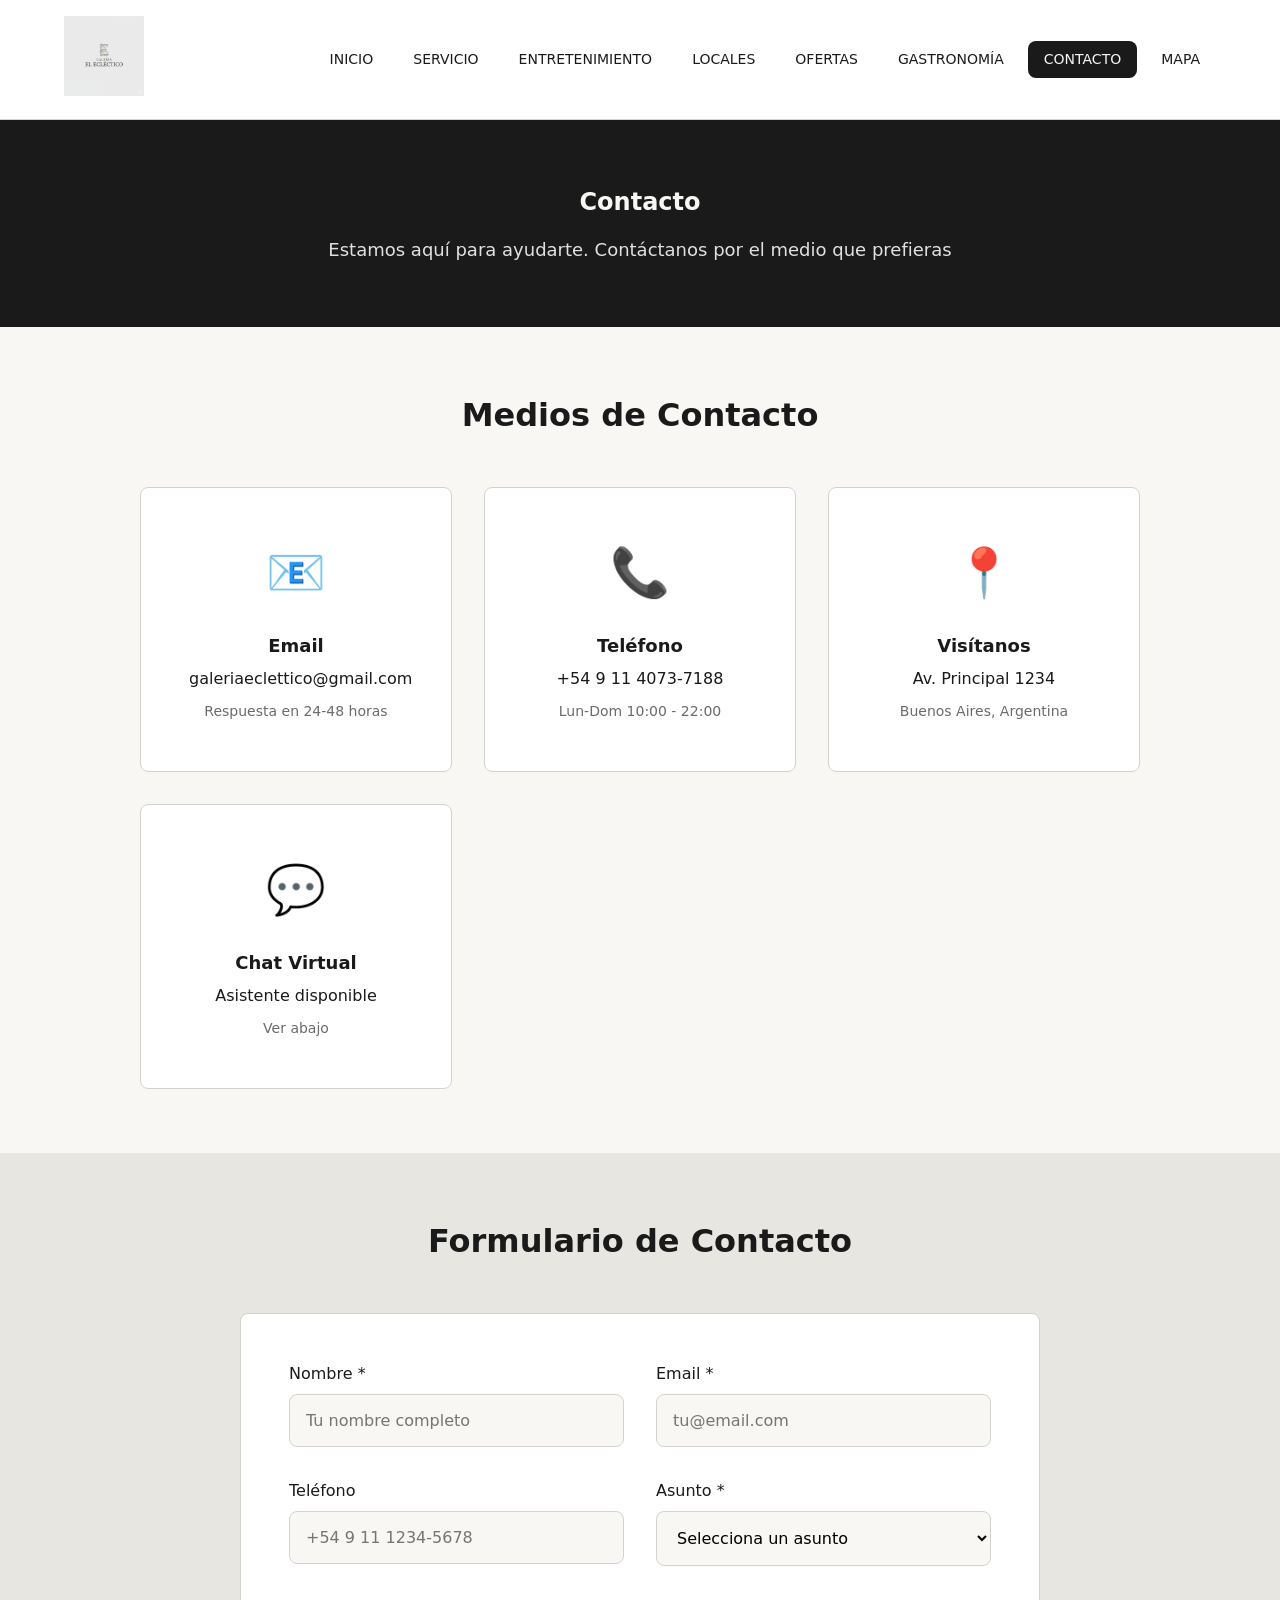
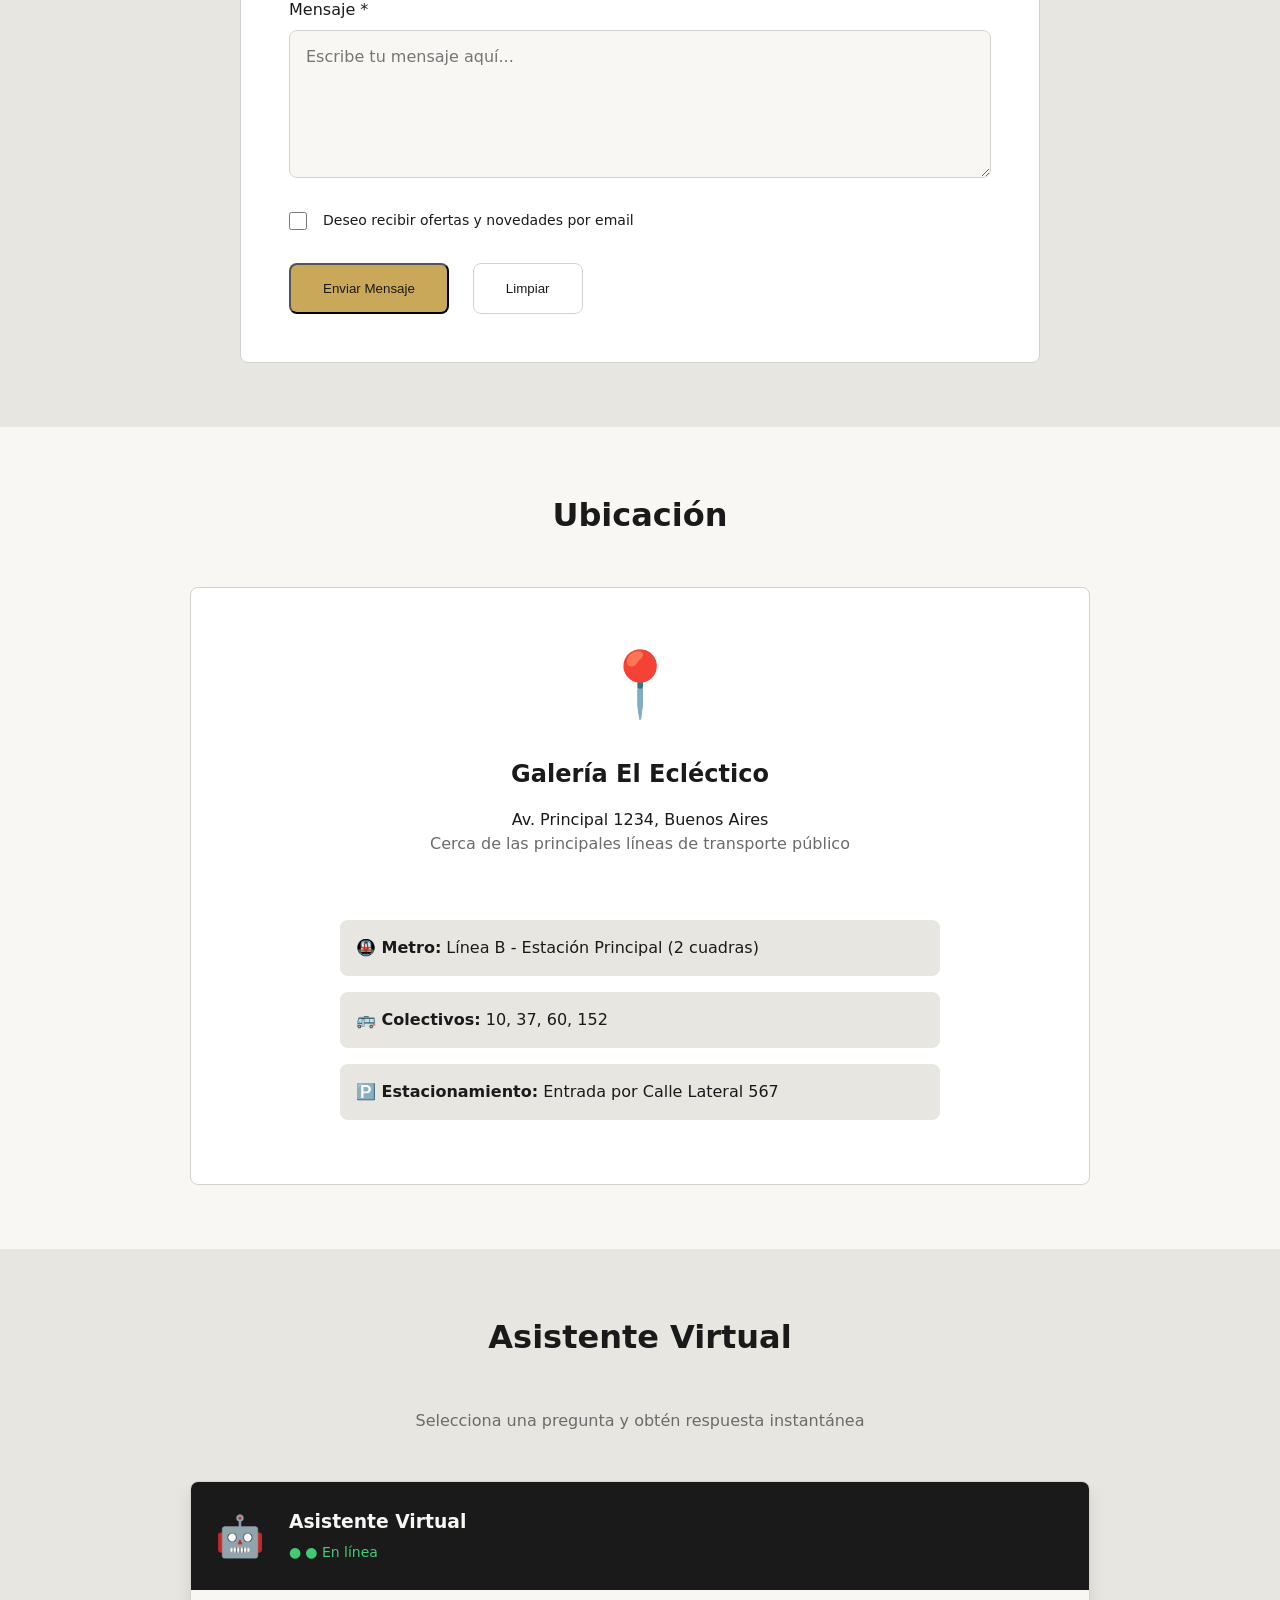
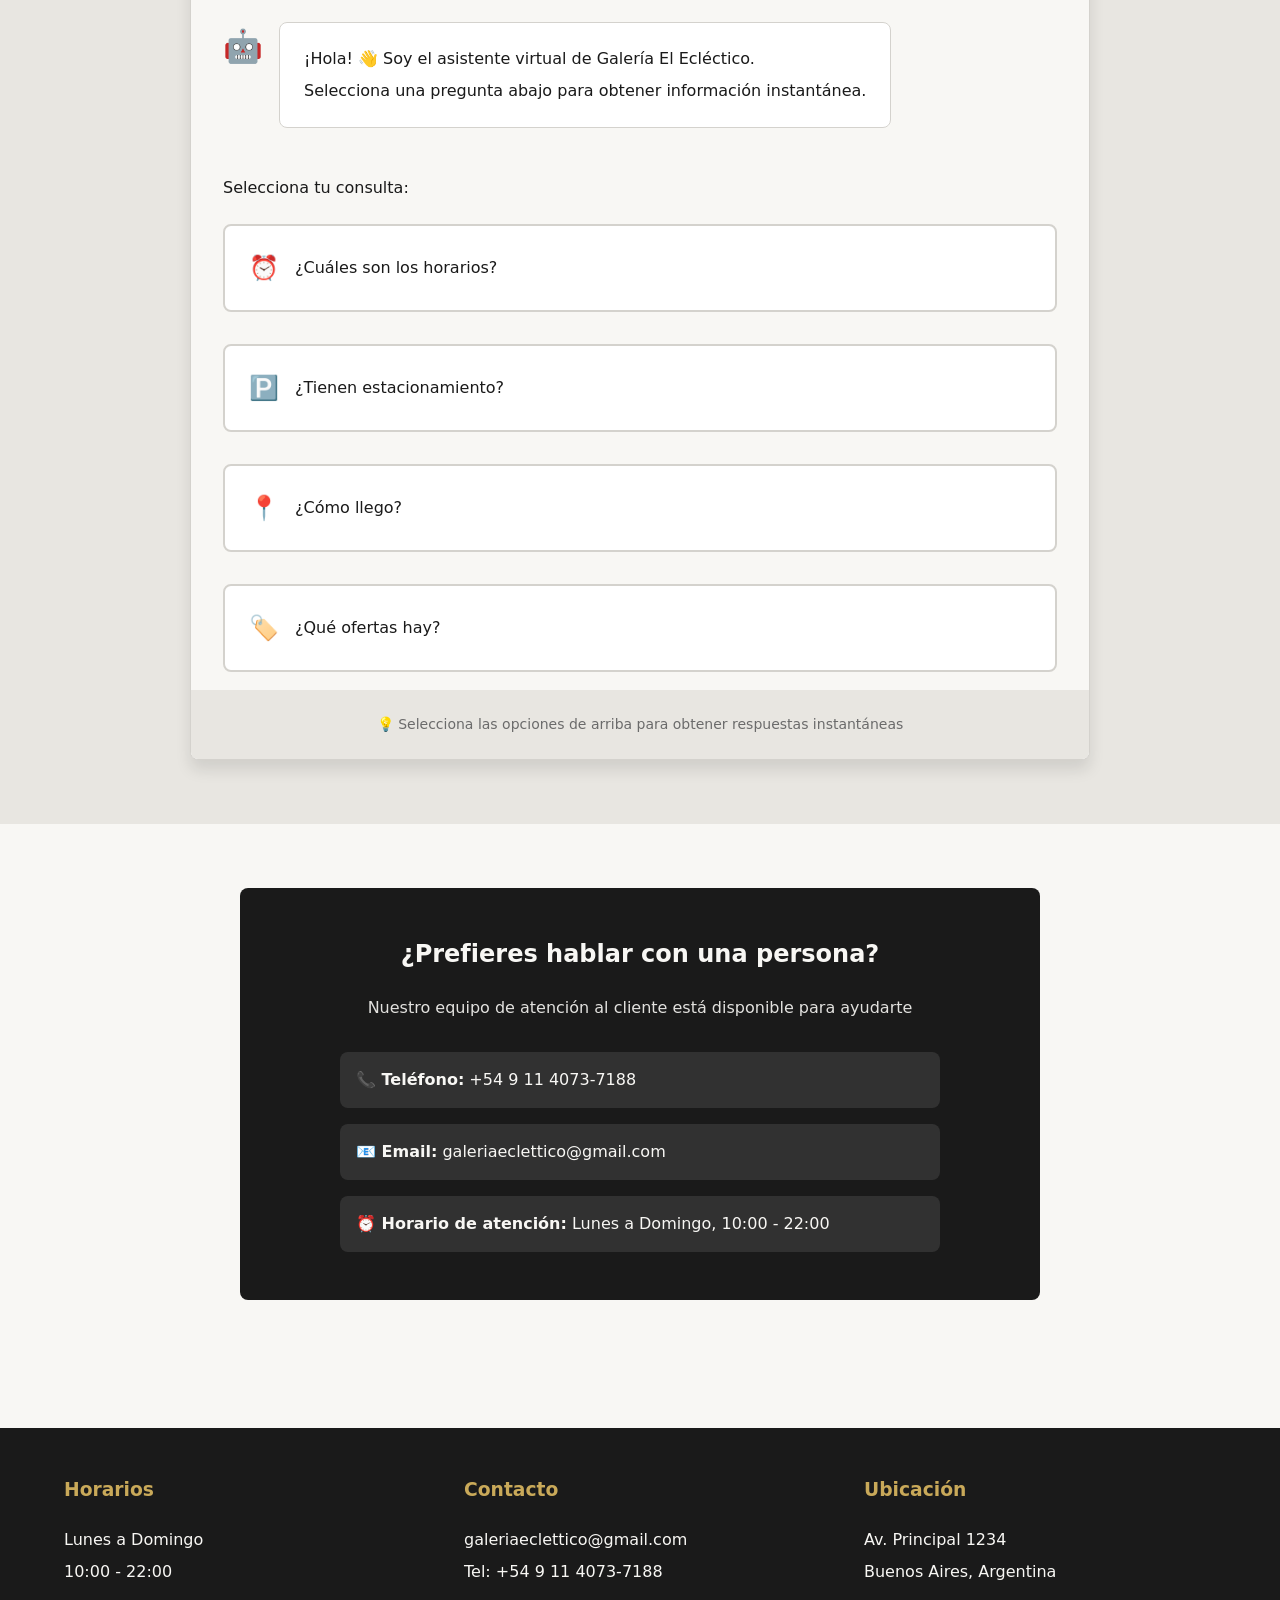
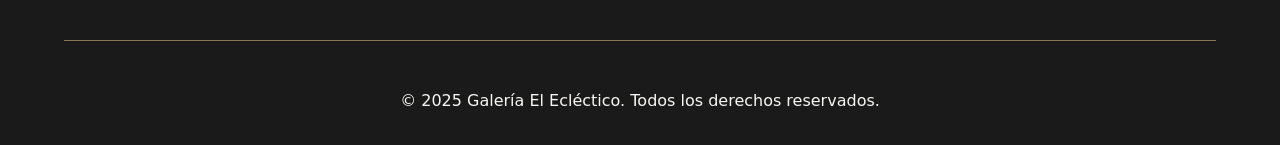
==== commit 08817fc1: "redesign and responsive code added" ====
--- a/contacto.html
+++ b/contacto.html
@@ -5,6 +5,8 @@
     <meta name="viewport" content="width=device-width, initial-scale=1.0">
     <title>Contacto - Galería El Ecléctico</title>
     <link rel="stylesheet" href="styles.css">
+    <script defer src="menu.js"></script>
+    <script defer src="contacto.js"></script>
 </head>
 <body>
     <!-- Header -->
@@ -12,10 +14,22 @@
         <div class="container">
             <div class="header-content">
                 <a href="index.html" class="logo">
-                    <img src="assets/logo.png" alt="Galería El Ecléctico">
+                    <img src="assets/logo-eclectico.png" alt="Galería El Ecléctico">
                 </a>
                 
-                <nav class="nav">
+                <!-- Botón hamburguesa (solo visible en móvil) -->
+                <button class="hamburger" id="hamburger" aria-label="Menú">
+                    <span></span>
+                    <span></span>
+                    <span></span>
+                </button>
+                
+                <nav class="nav" id="nav">
+                    <div class="nav-header">
+                        <h2>Menú de Navegación</h2>
+                        <p class="nav-subtitle">Explora las diferentes secciones de Galería El Ecléctico</p>
+                        <button class="nav-close" id="navClose" aria-label="Cerrar menú">✕</button>
+                    </div>
                     <a href="index.html" class="nav-link">INICIO</a>
                     <a href="servicio.html" class="nav-link">SERVICIO</a>
                     <a href="entretenimiento.html" class="nav-link">ENTRETENIMIENTO</a>
--- a/styles.css
+++ b/styles.css
@@ -101,6 +101,160 @@
     color: var(--color-primary-foreground);
 }
 
+/* Botón hamburguesa (oculto en desktop) */
+.hamburger {
+    display: none;
+    flex-direction: column;
+    gap: 5px;
+    background: none;
+    border: none;
+    cursor: pointer;
+    padding: 8px;
+    z-index: 101;
+}
+
+.hamburger span {
+    width: 28px;
+    height: 3px;
+    background-color: var(--color-primary);
+    border-radius: 3px;
+    transition: all 0.3s ease;
+}
+
+.hamburger:hover span {
+    background-color: var(--color-secondary);
+}
+
+/* Header del menú móvil */
+.nav-header {
+    display: none;
+}
+
+.nav-close {
+    display: none;
+}
+
+/* Responsive - Menú móvil */
+@media (max-width: 768px) {
+    /* Mostrar hamburguesa */
+    .hamburger {
+        display: flex;
+    }
+
+    /* Transformar nav en menú lateral */
+    .nav {
+        position: fixed;
+        top: 0;
+        right: -100%;
+        width: 85%;
+        max-width: 400px;
+        height: 100vh;
+        background-color: var(--color-primary);
+        flex-direction: column;
+        gap: 0;
+        padding: 0;
+        box-shadow: -4px 0 20px rgba(0, 0, 0, 0.15);
+        transition: right 0.3s ease-in-out;
+        overflow-y: auto;
+        z-index: 10001;
+    }
+
+    /* Mostrar nav cuando está activo */
+    .nav.active {
+        right: 0 !important;
+    }
+
+    /* Overlay oscuro detrás del menú */
+    .nav.active::before {
+        content: '';
+        position: fixed;
+        top: 0;
+        left: 0;
+        right: 0;
+        bottom: 0;
+        background-color: rgba(0, 0, 0, 0.5);
+        z-index: -1;
+        width: 100vw;
+        height: 100vh;
+    }
+
+    /* Header del menú */
+    .nav-header {
+        display: block;
+        padding: var(--spacing-xl) var(--spacing-lg) var(--spacing-lg);
+        background-color: rgba(0, 0, 0, 0.2);
+        border-bottom: 1px solid rgba(255, 255, 255, 0.1);
+        position: relative;
+    }
+
+    .nav-header h2 {
+        font-size: var(--font-size-xl);
+        color: white;
+        margin-bottom: var(--spacing-xs);
+    }
+
+    .nav-subtitle {
+        font-size: var(--font-size-sm);
+        color: rgba(255, 255, 255, 0.7);
+        line-height: 1.4;
+    }
+
+    /* Botón cerrar */
+    .nav-close {
+        display: block;
+        position: absolute;
+        top: var(--spacing-md);
+        right: var(--spacing-md);
+        background: none;
+        border: none;
+        font-size: 2rem;
+        color: rgba(255, 255, 255, 0.8);
+        cursor: pointer;
+        width: 40px;
+        height: 40px;
+        display: flex;
+        align-items: center;
+        justify-content: center;
+        border-radius: 50%;
+        transition: all 0.2s;
+    }
+
+    .nav-close:hover {
+        background-color: rgba(255, 255, 255, 0.1);
+        color: white;
+    }
+
+    /* Links del menú móvil */
+    .nav-link {
+        padding: var(--spacing-md) var(--spacing-lg);
+        border-radius: 0;
+        border-bottom: 1px solid rgba(255, 255, 255, 0.1);
+        font-size: var(--font-size-base);
+        font-weight: 500;
+        display: block;
+        transition: all 0.2s;
+        color: white;
+    }
+
+    .nav-link:hover {
+        background-color: rgba(255, 255, 255, 0.1);
+        padding-left: calc(var(--spacing-lg) + 8px);
+        color: white;
+    }
+
+    .nav-link.active {
+        background-color: var(--color-secondary);
+        color: var(--color-primary);
+        font-weight: 600;
+    }
+
+    .nav-link.active:hover {
+        background-color: var(--color-secondary);
+        padding-left: var(--spacing-lg);
+        color: var(--color-primary);
+    }
+}
+
 /* Hero Section */
 .hero {
     height: 600px;
@@ -178,6 +332,15 @@
     margin-bottom: var(--spacing-xl);
 }
 
+.section-title-small {
+    font-size: var(--font-size-lg);
+    font-weight: 400;
+}
+
+.section-title-normal {
+    font-weight: 400;
+}
+
 /* Features Grid */
 .features-grid {
     display: grid;
@@ -362,7 +525,7 @@
     background-color: var(--color-card);
     border: 1px solid var(--color-border);
     border-radius: var(--radius);
-    padding: var(--spacing-lg);
+    padding: var(--spacing-md);
     transition: box-shadow 0.2s, transform 0.2s;
     display: flex;
     flex-direction: column;
@@ -377,11 +540,11 @@
     display: flex;
     justify-content: space-between;
     align-items: flex-start;
-    margin-bottom: var(--spacing-md);
+    margin-bottom: var(--spacing-sm);
 }
 
 .restaurant-icon {
-    font-size: 2.5rem;
+    font-size: 2rem;
 }
 
 .price-range {
@@ -407,14 +570,15 @@
 
 .restaurant-description {
     color: var(--color-muted-foreground);
-    margin-bottom: var(--spacing-md);
+    margin-bottom: var(--spacing-sm);
+    line-height: 1.4;
 }
 
 .restaurant-features {
     display: flex;
     flex-wrap: wrap;
     gap: var(--spacing-xs);
-    margin-bottom: var(--spacing-md);
+    margin-bottom: var(--spacing-sm);
     margin-top: auto;
 }
 
@@ -447,29 +611,42 @@
     background-color: var(--color-card);
     border: 1px solid var(--color-border);
     border-radius: var(--radius);
-    padding: var(--spacing-xl);
-    max-width: 900px;
+    padding: 0;
+    max-width: 1200px;
     margin: 0 auto;
+    display: grid;
+    grid-template-columns: 1fr 1fr;
+    overflow: hidden;
+    min-height: 350px;
+}
+
+.food-court-content {
+    padding: var(--spacing-lg);
 }
 
 .food-court-content h3 {
-    font-size: var(--font-size-xl);
+    font-size: var(--font-size-lg);
+    font-weight: 400;
+    margin-bottom: var(--spacing-sm);
+}
+
+.food-court-intro {
     margin-bottom: var(--spacing-md);
-}
-
-.food-court-intro {
-    margin-bottom: var(--spacing-lg);
+    line-height: 1.5;
+    font-size: var(--font-size-sm);
 }
 
 .food-court-features {
     list-style: none;
-    margin-bottom: var(--spacing-lg);
+    margin-bottom: var(--spacing-md);
 }
 
 .food-court-features li {
     padding: var(--spacing-xs) 0;
     padding-left: var(--spacing-md);
     position: relative;
+    color: var(--color-foreground);
+    font-size: var(--font-size-sm);
 }
 
 .food-court-features li::before {
@@ -477,23 +654,50 @@
     position: absolute;
     left: 0;
     color: var(--color-secondary);
-    font-size: 1.5rem;
+    font-size: 1.2rem;
     line-height: 1;
 }
 
 .capacity-box {
     background-color: var(--color-muted);
-    padding: var(--spacing-md);
+    padding: var(--spacing-sm) var(--spacing-md);
     border-radius: var(--radius);
     color: var(--color-muted-foreground);
+    font-size: var(--font-size-sm);
+}
+
+.food-court-visual {
+    background-color: var(--color-muted);
+    display: flex;
+    align-items: center;
+    justify-content: center;
+    padding: 0;
+    overflow: hidden;
+}
+
+.food-court-image {
+    width: 100%;
+    height: 100%;
+    object-fit: cover;
+}
+
+@media (max-width: 768px) {
+    .food-court-card {
+        grid-template-columns: 1fr;
+        min-height: auto;
+    }
+    
+    .food-court-visual {
+        min-height: 250px;
+    }
 }
 
 /* Services Grid */
 .services-grid {
     display: grid;
-    grid-template-columns: repeat(auto-fit, minmax(280px, 1fr));
+    grid-template-columns: repeat(auto-fit, minmax(250px, 1fr));
     gap: var(--spacing-lg);
-    max-width: 1000px;
+    max-width: 1400px;
     margin: 0 auto;
 }
 
@@ -557,12 +761,24 @@
     gap: var(--spacing-xl);
 }
 
+.store-card-link {
+    text-decoration: none;
+    color: inherit;
+    display: block;
+    transition: transform 0.3s ease;
+}
+
+.store-card-link:hover {
+    transform: translateY(-4px);
+}
+
 .store-card {
     background-color: var(--color-card);
     border: 1px solid var(--color-border);
     border-radius: var(--radius);
     overflow: hidden;
     transition: box-shadow 0.2s;
+    height: 100%;
 }
 
 .store-card:hover {
@@ -575,10 +791,59 @@
     display: flex;
     align-items: center;
     justify-content: center;
+    position: relative;
+    background-size: cover;
+    background-position: center;
+}
+
+.store-image::before {
+    content: '';
+    position: absolute;
+    top: 0;
+    left: 0;
+    right: 0;
+    bottom: 0;
+    background: rgba(0, 0, 0, 0.3);
+    z-index: 1;
+}
+
+.store-image-flowers {
+    background: linear-gradient(135deg, #FF6B9D 0%, #C44569 50%, #FFA07A 100%),
+                url('https://images.unsplash.com/photo-1490750967868-88aa4486c946?w=800&q=80');
+    background-blend-mode: overlay;
+    background-size: cover;
+    background-position: center;
+}
+
+.store-image-pets {
+    background: linear-gradient(135deg, #A8E6CF 0%, #FFD3B6 50%, #FFAAA5 100%),
+                url('https://images.unsplash.com/photo-1450778869180-41d0601e046e?w=800&q=80');
+    background-blend-mode: overlay;
+    background-size: cover;
+    background-position: center;
+}
+
+.store-image-food {
+    background: linear-gradient(135deg, #FFD89B 0%, #19547B 50%, #FF6767 100%),
+                url('https://images.unsplash.com/photo-1555939594-58d7cb561ad1?w=800&q=80');
+    background-blend-mode: overlay;
+    background-size: cover;
+    background-position: center;
+}
+
+.store-image-design {
+    background: linear-gradient(135deg, #667EEA 0%, #764BA2 50%, #F093FB 100%),
+                url('https://images.unsplash.com/photo-1616486338812-3dadae4b4ace?w=800&q=80');
+    background-blend-mode: overlay;
+    background-size: cover;
+    background-position: center;
 }
 
 .store-icon {
     font-size: 4rem;
+    position: relative;
+    z-index: 2;
+    filter: drop-shadow(0 2px 8px rgba(0, 0, 0, 0.3));
 }
 
 .store-content {
@@ -682,264 +947,461 @@
     margin-bottom: var(--spacing-xs);
 }
 
-/* Offers */
-.offers-grid {
+/* Ofertas Vigentes - New Design */
+.offers-vigentes-grid {
     display: grid;
-    grid-template-columns: repeat(auto-fill, minmax(320px, 1fr));
-    gap: var(--spacing-lg);
-}
-
-.offer-card {
+    grid-template-columns: repeat(2, 1fr);
+    gap: var(--spacing-xl);
+    max-width: 1400px;
+    margin: 0 auto;
+}
+
+.offer-vigente-card {
     background-color: var(--color-card);
     border: 1px solid var(--color-border);
     border-radius: var(--radius);
-    overflow: hidden;
-    transition: box-shadow 0.2s, transform 0.2s;
-}
-
-.offer-card:hover {
+    padding: var(--spacing-md);
+    position: relative;
+    transition: box-shadow 0.3s ease, transform 0.3s ease;
+}
+
+.offer-vigente-card:hover {
     box-shadow: var(--shadow-lg);
     transform: translateY(-4px);
 }
 
-.offer-header {
-    background: linear-gradient(135deg, var(--color-secondary), var(--color-accent));
+.offer-card-featured {
+    border: 2px solid var(--color-secondary);
+}
+
+.offer-vigente-header {
+    display: flex;
+    justify-content: space-between;
+    align-items: center;
+    margin-bottom: var(--spacing-xs);
+}
+
+.offer-vigente-discount {
+    background-color: var(--color-primary);
+    color: var(--color-background);
+    padding: var(--spacing-xs) var(--spacing-sm);
+    border-radius: var(--radius);
+    font-weight: 700;
+    font-size: var(--font-size-sm);
+    white-space: nowrap;
+}
+
+.offer-featured-badge {
+    display: inline-block;
+    background-color: #dc2626;
+    color: white;
+    padding: var(--spacing-xs) var(--spacing-sm);
+    border-radius: calc(var(--radius) / 2);
+    font-weight: 600;
+    font-size: var(--font-size-xs);
+    text-transform: uppercase;
+    margin-bottom: var(--spacing-xs);
+}
+
+.offer-vigente-content {
+    margin-top: 0;
+}
+
+.offer-vigente-content h3 {
+    font-size: var(--font-size-xl);
+    color: var(--color-foreground);
+    margin: 0;
+}
+
+.offer-vigente-description {
+    color: var(--color-muted-foreground);
+    margin-bottom: var(--spacing-sm);
+    line-height: 1.4;
+}
+
+.offer-vigente-validity {
+    color: var(--color-muted-foreground);
+    font-size: var(--font-size-sm);
+    margin-bottom: var(--spacing-sm);
+}
+
+.offer-vigente-tag {
+    display: inline-block;
+    background-color: var(--color-secondary);
     color: var(--color-primary);
+    padding: var(--spacing-xs) var(--spacing-sm);
+    border-radius: calc(var(--radius) / 2);
+    font-size: var(--font-size-sm);
+    font-weight: 500;
+}
+
+/* Ofertas del Día */
+.ofertas-dia-grid {
+    display: grid;
+    grid-template-columns: repeat(4, 1fr);
+    gap: var(--spacing-lg);
+    max-width: 1400px;
+    margin: 0 auto;
+}
+
+.oferta-dia-card {
+    background-color: var(--color-card);
+    border: 1px solid var(--color-border);
+    border-radius: var(--radius);
+    padding: var(--spacing-md) var(--spacing-lg);
+    text-align: center;
+    transition: box-shadow 0.3s ease;
+    display: flex;
+    flex-direction: column;
+    justify-content: center;
+    min-height: 140px;
+}
+
+.oferta-dia-card:hover {
+    box-shadow: var(--shadow-md);
+}
+
+.oferta-dia-day {
+    background-color: var(--color-primary);
+    color: var(--color-background);
+    padding: var(--spacing-xs) var(--spacing-md);
+    border-radius: var(--radius);
+    font-weight: 600;
+    margin-bottom: var(--spacing-sm);
+    display: inline-block;
+    font-size: var(--font-size-sm);
+}
+
+.oferta-dia-card h3 {
+    font-size: var(--font-size-base);
+    margin-bottom: var(--spacing-xs);
+    color: var(--color-foreground);
+}
+
+.oferta-dia-card p {
+    color: var(--color-muted-foreground);
+    font-size: var(--font-size-sm);
+    margin: 0;
+}
+
+/* Beneficios Adicionales */
+.beneficios-grid {
+    display: grid;
+    grid-template-columns: repeat(4, 1fr);
+    gap: var(--spacing-lg);
+    max-width: 1400px;
+    margin: 0 auto;
+}
+
+.beneficio-card {
+    background-color: var(--color-card);
+    border: 1px solid var(--color-border);
+    border-radius: var(--radius);
     padding: var(--spacing-lg);
     text-align: center;
-}
-
-.offer-discount {
-    font-size: var(--font-size-3xl);
-    font-weight: bold;
-    margin-bottom: var(--spacing-xs);
-}
-
-.offer-content {
-    padding: var(--spacing-lg);
-}
-
-.offer-content h3 {
-    font-size: var(--font-size-lg);
+    transition: box-shadow 0.3s ease;
+}
+
+.beneficio-card:hover {
+    box-shadow: var(--shadow-md);
+}
+
+.beneficio-icon {
+    font-size: 2.5rem;
     margin-bottom: var(--spacing-sm);
 }
 
-.offer-badge {
-    display: inline-block;
-    background-color: var(--color-muted);
+.beneficio-card h3 {
+    font-size: var(--font-size-base);
+    margin-bottom: var(--spacing-sm);
     color: var(--color-foreground);
-    padding: 0.25rem 0.75rem;
-    border-radius: calc(var(--radius) / 2);
-    font-size: var(--font-size-sm);
-    margin-bottom: var(--spacing-sm);
-}
-
-.offer-description {
+}
+
+.beneficio-card p {
     color: var(--color-muted-foreground);
+    line-height: 1.6;
+    font-size: var(--font-size-sm);
+}
+
+/* Newsletter Section */
+.newsletter-section {
+    background-color: var(--color-primary);
+    color: var(--color-background);
+    padding: var(--spacing-xl) 0;
+}
+
+.newsletter-card {
+    text-align: center;
+    max-width: 800px;
+    margin: 0 auto;
+}
+
+.newsletter-icon {
+    font-size: 3rem;
     margin-bottom: var(--spacing-md);
-}
-
-.offer-validity {
-    font-size: var(--font-size-sm);
-    color: var(--color-muted-foreground);
-    border-top: 1px solid var(--color-border);
-    padding-top: var(--spacing-sm);
-}
-
-/* Terms */
-.terms-content {
+    color: white;
+}
+
+.newsletter-card h2 {
+    font-size: var(--font-size-xl);
+    margin-bottom: var(--spacing-md);
+    color: white;
+}
+
+.newsletter-text {
+    font-size: var(--font-size-base);
+    margin-bottom: var(--spacing-lg);
+    color: rgba(248, 247, 244, 0.9);
+    line-height: 1.5;
+}
+
+.newsletter-card .btn {
+    margin-top: 0;
+}
+
+/* Terms Card */
+.terms-card {
     max-width: 800px;
     margin: 0 auto;
     background-color: var(--color-card);
-    padding: var(--spacing-xl);
-    border-radius: var(--radius);
-}
-
-.terms-content h3 {
-    font-size: var(--font-size-xl);
+    padding: var(--spacing-lg);
+    border-radius: var(--radius);
+    border: 1px solid var(--color-border);
+}
+
+.terms-card h3 {
+    font-size: var(--font-size-lg);
     margin-bottom: var(--spacing-md);
-}
-
-.terms-content ul {
+    text-align: center;
+}
+
+.terms-list {
     list-style: none;
     padding: 0;
 }
 
-.terms-content li {
-    padding: var(--spacing-sm) 0;
-    padding-left: var(--spacing-lg);
-    position: relative;
-}
-
-.terms-content li::before {
-    content: "•";
-    position: absolute;
-    left: 0;
-    color: var(--color-secondary);
-    font-size: 1.5rem;
+.terms-list li {
+    padding: var(--spacing-xs) 0;
+    color: var(--color-muted-foreground);
+    line-height: 1.5;
+    font-size: var(--font-size-sm);
 }
 
 /* Contact Cards */
-.contact-grid {
-    display: grid;
-    grid-template-columns: repeat(auto-fit, minmax(280px, 1fr));
-    gap: var(--spacing-lg);
-    max-width: 1000px;
-    margin: 0 auto;
-}
-
-.contact-card {
-    background-color: var(--color-card);
-    border: 1px solid var(--color-border);
-    border-radius: var(--radius);
-    padding: var(--spacing-xl);
-    text-align: center;
-}
-
 .contact-icon {
     font-size: 3rem;
     margin-bottom: var(--spacing-md);
 }
 
-.contact-card h3 {
+.contact-description {
+    font-size: var(--font-size-sm);
+    color: var(--color-muted-foreground);
+}
+
+/* Entertainment Modern Cards */
+.entertainment-modern-grid {
+    display: grid;
+    grid-template-columns: repeat(2, 1fr);
+    gap: var(--spacing-xl);
+    max-width: 1400px;
+    margin: 0 auto;
+}
+
+.entertainment-modern-card {
+    background-color: var(--color-card);
+    border: 1px solid var(--color-border);
+    border-radius: var(--radius);
+    padding: var(--spacing-xl);
+    transition: box-shadow 0.2s, transform 0.2s;
+    text-align: left;
+}
+
+.entertainment-modern-card:hover {
+    box-shadow: var(--shadow-lg);
+    transform: translateY(-4px);
+}
+
+.entertainment-modern-icon {
+    font-size: 4rem;
+    margin-bottom: var(--spacing-md);
+}
+
+.entertainment-modern-card h3 {
+    font-size: var(--font-size-xl);
+    margin-bottom: var(--spacing-md);
+    color: var(--color-foreground);
+}
+
+.entertainment-modern-description {
+    color: var(--color-muted-foreground);
+    margin-bottom: var(--spacing-lg);
+    line-height: 1.6;
+}
+
+.entertainment-tags {
+    display: flex;
+    flex-wrap: wrap;
+    gap: var(--spacing-sm);
+}
+
+.entertainment-tag {
+    background-color: var(--color-secondary);
+    color: var(--color-primary);
+    padding: var(--spacing-xs) var(--spacing-md);
+    border-radius: calc(var(--radius) / 2);
+    font-size: var(--font-size-sm);
+    font-weight: 500;
+}
+
+/* Section Header with Icon */
+.section-header-with-icon {
+    display: flex;
+    align-items: center;
+    justify-content: center;
+    gap: var(--spacing-md);
+    margin-bottom: var(--spacing-xl);
+}
+
+/* Upcoming Events */
+.events-upcoming-grid {
+    display: grid;
+    grid-template-columns: repeat(4, 1fr);
+    gap: var(--spacing-lg);
+    max-width: 1400px;
+    margin: 0 auto;
+}
+
+.event-upcoming-card {
+    background-color: var(--color-card);
+    border: 1px solid var(--color-border);
+    border-radius: var(--radius);
+    padding: var(--spacing-lg);
+    transition: box-shadow 0.2s, transform 0.2s;
+}
+
+.event-upcoming-card:hover {
+    box-shadow: var(--shadow-md);
+    transform: translateY(-2px);
+}
+
+.event-date {
+    margin-bottom: var(--spacing-md);
+}
+
+.event-date-box {
+    display: inline-block;
+    background-color: var(--color-primary);
+    color: var(--color-background);
+    padding: var(--spacing-sm) var(--spacing-md);
+    border-radius: var(--radius);
+    font-weight: 600;
+    font-size: var(--font-size-sm);
+}
+
+.event-upcoming-card h3 {
     font-size: var(--font-size-lg);
     margin-bottom: var(--spacing-sm);
-}
-
-.contact-card p {
+    color: var(--color-foreground);
+}
+
+.event-upcoming-card p {
+    color: var(--color-muted-foreground);
     margin-bottom: var(--spacing-xs);
 }
 
-.contact-description {
-    font-size: var(--font-size-sm);
+.event-time {
     color: var(--color-muted-foreground);
-}
-
-/* FAQ */
-.faq-content {
-    max-width: 900px;
-    margin: 0 auto;
-}
-
-.faq-item {
-    background-color: var(--color-card);
-    border: 1px solid var(--color-border);
-    border-radius: var(--radius);
-    padding: var(--spacing-lg);
-    margin-bottom: var(--spacing-md);
-}
-
-.faq-item h3 {
-    font-size: var(--font-size-lg);
-    margin-bottom: var(--spacing-sm);
-    color: var(--color-secondary);
-}
-
-.faq-item p {
-    color: var(--color-muted-foreground);
-}
-
-/* Entertainment */
-.entertainment-grid {
+    font-size: var(--font-size-sm);
+    font-weight: 500;
+}
+
+/* Kids Zone */
+.kids-zone-grid {
     display: grid;
     grid-template-columns: repeat(auto-fit, minmax(350px, 1fr));
     gap: var(--spacing-xl);
-}
-
-.entertainment-card {
+    max-width: 1200px;
+    margin: 0 auto;
+}
+
+.kids-zone-card {
     background-color: var(--color-card);
     border: 1px solid var(--color-border);
     border-radius: var(--radius);
     padding: var(--spacing-xl);
-    transition: box-shadow 0.2s, transform 0.2s;
-}
-
-.entertainment-card:hover {
-    box-shadow: var(--shadow-lg);
-    transform: translateY(-4px);
-}
-
-.entertainment-icon {
-    font-size: 3.5rem;
+}
+
+.kids-zone-icon {
+    font-size: 3rem;
     margin-bottom: var(--spacing-md);
-    text-align: center;
-}
-
-.entertainment-card h3 {
+}
+
+.kids-zone-card h3 {
     font-size: var(--font-size-xl);
     margin-bottom: var(--spacing-md);
-    text-align: center;
-}
-
-.entertainment-description {
+    color: var(--color-foreground);
+}
+
+.kids-zone-card p {
     color: var(--color-muted-foreground);
+    line-height: 1.6;
+}
+
+/* Cinema Detail Section */
+.cinema-detail-section {
+    background-color: var(--color-primary);
+    color: var(--color-background);
+}
+
+.cinema-detail-card {
+    text-align: center;
+    max-width: 1200px;
+    margin: 0 auto;
+}
+
+.cinema-detail-icon {
+    font-size: 4rem;
     margin-bottom: var(--spacing-lg);
-    text-align: center;
-}
-
-.entertainment-features {
-    display: grid;
-    grid-template-columns: repeat(2, 1fr);
-    gap: var(--spacing-sm);
-}
-
-.feature-item {
-    font-size: var(--font-size-sm);
-    color: var(--color-foreground);
-}
-
-/* Schedule Table */
-.schedule-table {
-    max-width: 800px;
-    margin: 0 auto;
-    background-color: var(--color-card);
-    border-radius: var(--radius);
-    overflow: hidden;
-}
-
-.schedule-row {
-    display: flex;
-    justify-content: space-between;
-    align-items: center;
-    padding: var(--spacing-md) var(--spacing-lg);
-    border-bottom: 1px solid var(--color-border);
-}
-
-.schedule-row:last-child {
-    border-bottom: none;
-}
-
-.schedule-label {
-    font-weight: 500;
+    color: var(--color-secondary);
+}
+
+.cinema-detail-card h2 {
+    font-size: var(--font-size-2xl);
+    margin-bottom: var(--spacing-lg);
+    color: var(--color-background);
+}
+
+.cinema-detail-description {
     font-size: var(--font-size-lg);
-}
-
-.schedule-time {
-    color: var(--color-muted-foreground);
-}
-
-/* Events Grid */
-.events-grid {
+    margin-bottom: var(--spacing-xl);
+    color: rgba(248, 247, 244, 0.9);
+    line-height: 1.6;
+    max-width: 900px;
+    margin-left: auto;
+    margin-right: auto;
+    padding: 0 var(--spacing-xl);
+}
+
+.cinema-detail-info {
     display: grid;
     grid-template-columns: repeat(auto-fit, minmax(250px, 1fr));
-    gap: var(--spacing-lg);
-}
-
-.event-card {
-    background-color: var(--color-card);
-    border: 1px solid var(--color-border);
-    border-radius: var(--radius);
+    gap: var(--spacing-xl);
+    margin-top: var(--spacing-xl);
+}
+
+.cinema-info-item {
     padding: var(--spacing-lg);
-    text-align: center;
-}
-
-.event-card h3 {
+}
+
+.cinema-info-item h4 {
+    color: var(--color-secondary);
     font-size: var(--font-size-lg);
     margin-bottom: var(--spacing-sm);
 }
 
-.event-card p {
-    color: var(--color-muted-foreground);
+.cinema-info-item p {
+    color: rgba(248, 247, 244, 0.85);
+    font-size: var(--font-size-base);
 }
 
 /* Pricing */
@@ -1260,11 +1722,6 @@
     text-decoration: underline;
 }
 
-.message-time {
-    font-size: var(--font-size-sm);
-    color: var(--color-muted-foreground);
-}
-
 /* Interactive Chat */
 .chat-interactive {
     margin-top: var(--spacing-xl);
@@ -1347,81 +1804,6 @@
     background: linear-gradient(135deg, var(--color-card) 0%, var(--color-muted) 100%);
 }
 
-/* Quick Options (removed old version) */
-.chat-quick-options {
-    margin: var(--spacing-xl) 0;
-    padding: var(--spacing-md);
-    background-color: var(--color-card);
-    border-radius: var(--radius);
-}
-
-.quick-options-title {
-    font-weight: 500;
-    margin-bottom: var(--spacing-md);
-}
-
-.quick-option-buttons {
-    display: flex;
-    flex-wrap: wrap;
-    gap: var(--spacing-sm);
-}
-
-.quick-option-btn {
-    display: inline-block;
-    padding: var(--spacing-xs) var(--spacing-md);
-    background-color: var(--color-secondary);
-    color: var(--color-secondary-foreground);
-    text-decoration: none;
-    border-radius: calc(var(--radius) * 2);
-    font-size: var(--font-size-sm);
-    transition: transform 0.2s, opacity 0.2s;
-}
-
-.quick-option-btn:hover {
-    transform: translateY(-2px);
-    opacity: 0.9;
-}
-
-/* FAQ Responses (old version - can be removed) */
-.chat-responses {
-    margin-top: var(--spacing-xl);
-}
-
-.chat-faq-item {
-    margin-bottom: var(--spacing-md);
-    background-color: var(--color-card);
-    border: 1px solid var(--color-border);
-    border-radius: var(--radius);
-    overflow: hidden;
-}
-
-.chat-faq-item summary {
-    padding: var(--spacing-md);
-    cursor: pointer;
-    font-weight: 500;
-    list-style: none;
-    user-select: none;
-    transition: background-color 0.2s;
-}
-
-.chat-faq-item summary::-webkit-details-marker {
-    display: none;
-}
-
-.chat-faq-item summary:hover {
-    background-color: var(--color-muted);
-}
-
-.chat-faq-item[open] summary {
-    background-color: var(--color-muted);
-    border-bottom: 1px solid var(--color-border);
-}
-
-.chat-faq-item .chat-message {
-    padding: var(--spacing-md);
-    margin-bottom: 0;
-}
-
 .chatbot-footer {
     background-color: var(--color-muted);
     padding: var(--spacing-md);
@@ -1470,9 +1852,7 @@
 
 /* Responsive */
 @media (max-width: 768px) {
-    .nav {
-        display: none;
-    }
+    /* El nav ahora se maneja con el menú hamburguesa, no se oculta */
     
     .hero-content h1 {
         font-size: var(--font-size-xl);
@@ -1505,17 +1885,34 @@
     .categories-grid {
         grid-template-columns: repeat(2, 1fr);
     }
-    
-    .offers-grid {
+
+    .offers-vigentes-grid {
         grid-template-columns: 1fr;
     }
-    
-    .entertainment-grid {
+
+    .ofertas-dia-grid {
         grid-template-columns: 1fr;
     }
-    
-    .entertainment-features {
+
+    .beneficios-grid {
+        grid-template-columns: repeat(2, 1fr);
+    }
+
+    .entertainment-modern-grid {
         grid-template-columns: 1fr;
+    }
+
+    .events-upcoming-grid {
+        grid-template-columns: 1fr;
+    }
+
+    .kids-zone-grid {
+        grid-template-columns: 1fr;
+    }
+
+    .cinema-detail-info {
+        grid-template-columns: 1fr;
+        gap: var(--spacing-lg);
     }
     
     .schedule-row {
@@ -1731,155 +2128,274 @@
     font-style: italic;
 }
 
-/* Plano del piso - Vista aérea */
+/* Plano del piso - Vista aérea estilo blueprint */
 .floor-plan {
     position: relative;
     width: 100%;
     height: 600px;
-    background-color: #e8e6e1;
-    border-radius: var(--radius);
-    box-shadow: var(--shadow-md);
-    border: 2px solid var(--color-border);
-    overflow: hidden;
-}
-
-/* Estructura del edificio */
+    background: 
+        linear-gradient(0deg, rgba(201, 169, 89, 0.03) 1px, transparent 1px),
+        linear-gradient(90deg, rgba(201, 169, 89, 0.03) 1px, transparent 1px),
+        #f5f5f0;
+    background-size: 20px 20px;
+    border-radius: var(--radius);
+    box-shadow: var(--shadow-lg), inset 0 0 50px rgba(0, 0, 0, 0.02);
+    border: 3px solid var(--color-primary);
+    overflow: visible !important;
+    position: relative;
+}
+
+/* Estructura del edificio - Paredes exteriores */
 .floor-plan::before {
     content: '';
     position: absolute;
-    top: 8%;
-    left: 5%;
+    top: 10%;
+    left: 8%;
     right: 5%;
-    bottom: 8%;
-    background-color: white;
-    border: 4px solid var(--color-primary);
-    border-radius: 8px;
-    box-shadow: inset 0 0 20px rgba(0, 0, 0, 0.05);
+    bottom: 10%;
+    background-color: transparent;
+    border: 6px solid var(--color-primary);
+    border-radius: 4px;
+    box-shadow: 
+        inset 0 0 0 2px #fff,
+        0 4px 20px rgba(0, 0, 0, 0.15);
     z-index: 1;
 }
 
-/* Pasillo central horizontal */
+/* Pasillo central horizontal - Con sombra y textura */
 .floor-plan::after {
     content: '';
     position: absolute;
-    top: 45%;
-    left: 5%;
+    top: 43%;
+    left: 8%;
     right: 5%;
-    height: 10%;
-    background: linear-gradient(180deg, #f0f0f0 0%, #d4d2cd 50%, #f0f0f0 100%);
-    border-top: 2px dashed #999;
-    border-bottom: 2px dashed #999;
+    height: 14%;
+    background: 
+        repeating-linear-gradient(
+            90deg,
+            rgba(201, 169, 89, 0.08) 0px,
+            rgba(201, 169, 89, 0.08) 15px,
+            rgba(201, 169, 89, 0.15) 15px,
+            rgba(201, 169, 89, 0.15) 30px
+        ),
+        linear-gradient(180deg, 
+            rgba(201, 169, 89, 0.1) 0%, 
+            rgba(201, 169, 89, 0.2) 50%, 
+            rgba(201, 169, 89, 0.1) 100%
+        );
+    border-top: 3px solid rgba(201, 169, 89, 0.4);
+    border-bottom: 3px solid rgba(201, 169, 89, 0.4);
+    box-shadow: 
+        inset 0 3px 8px rgba(0, 0, 0, 0.1),
+        inset 0 -3px 8px rgba(0, 0, 0, 0.1);
     z-index: 2;
     pointer-events: none;
 }
 
-/* Grid del mapa */
-.floor-grid {
-    display: grid;
-    grid-template-columns: repeat(auto-fill, minmax(150px, 1fr));
-    gap: var(--spacing-md);
-    padding: var(--spacing-md);
-}
-
-/* Entrada y escaleras */
-.entrance, .stairs {
+/* Indicador de pasillo mejorado */
+.hallway-label {
     position: absolute;
-    bottom: 2%;
+    top: 50%;
     left: 50%;
-    transform: translateX(-50%);
-    background: linear-gradient(180deg, var(--color-secondary) 0%, #B8963D 100%);
+    transform: translate(-50%, -50%);
+    background: linear-gradient(90deg, 
+        rgba(201, 169, 89, 0.95) 0%, 
+        rgba(201, 169, 89, 1) 50%, 
+        rgba(201, 169, 89, 0.95) 100%
+    );
+    padding: 12px 32px;
+    border-radius: 6px;
+    font-size: 0.95rem;
+    font-weight: 900;
+    color: white;
+    text-transform: uppercase;
+    letter-spacing: 2px;
+    border: 3px solid var(--color-primary);
+    box-shadow: 
+        0 4px 15px rgba(0, 0, 0, 0.3),
+        inset 0 1px 0 rgba(255, 255, 255, 0.3);
+    z-index: 995;
+    pointer-events: none;
+    text-shadow: 0 2px 4px rgba(0, 0, 0, 0.3);
+    text-align: center;
+}
+
+.hallway-sublabel {
+    font-size: 0.65rem;
+    font-weight: 600;
+    letter-spacing: 1px;
+    margin-top: 4px;
+    opacity: 0.9;
+    text-transform: none;
+}
+
+/* Conexión de escaleras/ascensor al final del pasillo */
+.stair-connection {
+    position: absolute;
+    top: 50%;
+    right: 10px;
+    transform: translateY(-50%);
+    background: linear-gradient(135deg, #2d2d2d 0%, #1A1A1A 100%);
+    color: white;
+    padding: 12px 16px;
+    border-radius: 6px;
+    font-weight: 900;
+    font-size: 0.7rem;
+    z-index: 995;
+    box-shadow: 0 4px 12px rgba(0, 0, 0, 0.4);
+    border: 3px solid var(--color-secondary);
+    pointer-events: none;
+    display: flex;
+    flex-direction: column;
+    align-items: center;
+    gap: 4px;
+    text-align: center;
+    letter-spacing: 1px;
+}
+
+.stair-connection span:first-child {
+    font-size: 1.5rem;
+    line-height: 1;
+}
+
+.stair-connection span:not(:first-child) {
+    font-size: 0.6rem;
+    letter-spacing: 0.5px;
+}
+
+/* Marcador de entrada desde la avenida (izquierda) */
+.entrance-marker {
+    position: absolute;
+    top: 50%;
+    left: 75px;
+    transform: translateY(-50%);
+    background: linear-gradient(135deg, var(--color-secondary) 0%, #B8963D 100%);
+    color: white;
+    padding: 12px 16px;
+    border-radius: 6px;
+    font-weight: 900;
+    font-size: 0.7rem;
+    z-index: 995;
+    box-shadow: 0 4px 12px rgba(201, 169, 89, 0.5);
+    border: 3px solid var(--color-primary);
+    pointer-events: none;
+    display: flex;
+    flex-direction: column;
+    align-items: center;
+    gap: 4px;
+    text-align: center;
+    letter-spacing: 1px;
+}
+
+.entrance-marker span:first-child {
+    font-size: 1.5rem;
+    line-height: 1;
+}
+
+.entrance-marker span:not(:first-child) {
+    font-size: 0.6rem;
+    letter-spacing: 0.5px;
+}
+
+/* Indicador de orientación (brújula) */
+.compass-indicator {
+    position: absolute;
+    top: 15px;
+    right: 15px;
+    background: white;
+    border: 3px solid var(--color-primary);
+    border-radius: 50%;
+    width: 70px;
+    height: 70px;
+    display: flex;
+    flex-direction: column;
+    align-items: center;
+    justify-content: center;
+    box-shadow: 0 4px 15px rgba(0, 0, 0, 0.2);
+    z-index: 998;
+    pointer-events: none;
+}
+
+.compass-arrow {
+    font-size: 1.5rem;
+    color: var(--color-secondary);
+    line-height: 1;
+    font-weight: 900;
+}
+
+.compass-label {
+    font-size: 0.5rem;
+    font-weight: 900;
+    color: var(--color-primary);
+    letter-spacing: 1px;
+    margin-top: 2px;
+}
+
+/* Etiquetas de calles - Barras prominentes */
+.street-label {
+    position: absolute;
+    background: linear-gradient(90deg, #1A1A1A 0%, #2d2d2d 50%, #1A1A1A 100%);
     color: white;
     padding: var(--spacing-md) var(--spacing-xl);
-    border-radius: 8px 8px 0 0;
     font-weight: 900;
-    font-size: var(--font-size-base);
-    box-shadow: 0 -4px 10px rgba(0, 0, 0, 0.2);
-    z-index: 100;
+    font-size: var(--font-size-lg);
+    z-index: 999;
+    box-shadow: 0 4px 15px rgba(0, 0, 0, 0.5);
+    text-align: center;
+    letter-spacing: 3px;
     text-transform: uppercase;
-    letter-spacing: 1px;
-    border: 3px solid var(--color-primary);
-    border-bottom: none;
-}
-
-.entrance::before, .stairs::before {
-    content: '';
-    position: absolute;
-    bottom: -20px;
-    left: 50%;
-    transform: translateX(-50%);
-    width: 0;
-    height: 0;
-    border-left: 15px solid transparent;
-    border-right: 15px solid transparent;
-    border-top: 20px solid #B8963D;
-}
-
-.stairs {
-    background: linear-gradient(180deg, #8B7355 0%, #6B5D4F 100%);
-    top: 2%;
-    bottom: auto;
-    border-radius: 0 0 8px 8px;
-    border-top: none;
-    border-bottom: 3px solid var(--color-primary);
-}
-
-.stairs::before {
-    bottom: auto;
-    top: -20px;
-    border-top: none;
-    border-bottom: 20px solid #8B7355;
-}
-
-/* Paredes laterales visuales */
-.side-wall-left, .side-wall-right {
-    position: absolute;
-    top: 8%;
-    width: 2%;
-    height: 84%;
-    background: repeating-linear-gradient(
-        0deg,
-        var(--color-primary) 0px,
-        var(--color-primary) 10px,
-        transparent 10px,
-        transparent 15px
-    );
-    z-index: 1;
     pointer-events: none;
 }
 
-.side-wall-left {
-    left: 5%;
-}
-
-.side-wall-right {
-    right: 5%;
-}
-
-/* Indicador de pasillo */
-.hallway-label {
-    position: absolute;
-    top: 48%;
-    left: 50%;
-    transform: translate(-50%, -50%);
-    background-color: rgba(255, 255, 255, 0.9);
-    padding: 4px 16px;
-    border-radius: 20px;
-    font-size: 0.75rem;
-    font-weight: 700;
-    color: var(--color-muted-foreground);
-    text-transform: uppercase;
-    letter-spacing: 1px;
-    border: 2px dashed var(--color-border);
-    z-index: 50;
-    pointer-events: none;
-}
-
-/* Espacios de locales en el plano */
+/* Avenida Principal - Vertical (de arriba hacia abajo) */
+.street-label.street-vertical {
+    top: 0;
+    bottom: 0;
+    left: 10px;
+    transform: none;
+    width: 60px;
+    height: auto;
+    display: flex;
+    flex-direction: column;
+    align-items: center;
+    justify-content: flex-start;
+    padding: var(--spacing-md) var(--spacing-sm);
+    gap: var(--spacing-md);
+    background: linear-gradient(180deg, #1A1A1A 0%, #2d2d2d 50%, #1A1A1A 100%);
+    border-right: 4px solid var(--color-secondary);
+    font-size: 0.65rem;
+}
+
+.street-label.street-vertical span:nth-child(2) {
+    writing-mode: vertical-rl;
+    text-orientation: upright;
+    letter-spacing: 0.2em;
+}
+
+.street-label.street-vertical span {
+    display: block;
+    text-align: center;
+}
+
+.street-label.street-vertical span:first-child,
+.street-label.street-vertical span:last-child {
+    font-size: 1.5rem;
+    color: var(--color-secondary);
+}
+
+/* Espacios de locales en el mapa interactivo - Estilo plano arquitectónico */
 .store-space {
     position: absolute;
-    background: linear-gradient(135deg, #ffffff 0%, #f8f8f8 100%);
-    border: 3px solid var(--color-primary);
-    border-radius: 4px;
+    background: 
+        repeating-linear-gradient(
+            45deg,
+            #ffffff 0px,
+            #ffffff 10px,
+            #f8f8f8 10px,
+            #f8f8f8 20px
+        );
+    border: 5px solid var(--color-primary);
+    border-radius: 2px;
     padding: var(--spacing-md);
     cursor: pointer;
     transition: all 0.4s cubic-bezier(0.4, 0, 0.2, 1);
@@ -1888,47 +2404,83 @@
     align-items: center;
     justify-content: center;
     text-align: center;
-    box-shadow: 0 2px 8px rgba(0, 0, 0, 0.15), inset 0 0 0 1px rgba(255, 255, 255, 0.5);
+    box-shadow: 
+        inset 0 0 0 2px rgba(255, 255, 255, 0.8),
+        0 4px 12px rgba(0, 0, 0, 0.2),
+        inset 0 0 30px rgba(0, 0, 0, 0.03);
     z-index: 10;
+    overflow: hidden;
 }
 
 .store-space::before {
     content: '';
     position: absolute;
-    inset: 0;
-    background: repeating-linear-gradient(
-        45deg,
-        transparent,
-        transparent 10px,
-        rgba(0, 0, 0, 0.02) 10px,
-        rgba(0, 0, 0, 0.02) 20px
-    );
+    top: 0;
+    left: 0;
+    right: 0;
+    bottom: 0;
+    background: 
+        linear-gradient(90deg, transparent 49%, rgba(26, 26, 26, 0.05) 49%, rgba(26, 26, 26, 0.05) 51%, transparent 51%),
+        linear-gradient(0deg, transparent 49%, rgba(26, 26, 26, 0.05) 49%, rgba(26, 26, 26, 0.05) 51%, transparent 51%);
+    background-size: 30px 30px;
     pointer-events: none;
+    opacity: 0.3;
 }
 
 .store-space:hover {
-    transform: scale(1.08) translateY(-5px);
-    box-shadow: 0 10px 30px rgba(201, 169, 89, 0.4);
+    transform: scale(1.05);
+    box-shadow: 
+        inset 0 0 0 3px rgba(201, 169, 89, 0.5),
+        0 8px 25px rgba(201, 169, 89, 0.4),
+        0 0 0 4px rgba(201, 169, 89, 0.2),
+        inset 0 0 30px rgba(201, 169, 89, 0.1);
     border-color: var(--color-secondary);
+    border-width: 6px;
     z-index: 20;
-    background: linear-gradient(135deg, #fffef8 0%, #fff9e6 100%);
+    background: 
+        repeating-linear-gradient(
+            45deg,
+            #fffef8 0px,
+            #fffef8 10px,
+            #fff9e6 10px,
+            #fff9e6 20px
+        );
 }
 
 .store-space.highlighted {
     border-color: var(--color-secondary);
-    border-width: 4px;
-    background: linear-gradient(135deg, #FFF9E6 0%, #FFE5B4 100%);
-    box-shadow: 0 0 30px rgba(201, 169, 89, 0.6), 0 0 60px rgba(201, 169, 89, 0.3);
+    border-width: 7px;
+    background: 
+        repeating-linear-gradient(
+            45deg,
+            #FFF9E6 0px,
+            #FFF9E6 10px,
+            #FFE5B4 10px,
+            #FFE5B4 20px
+        );
+    box-shadow: 
+        0 0 0 6px rgba(201, 169, 89, 0.3),
+        0 0 30px rgba(201, 169, 89, 0.6), 
+        0 0 60px rgba(201, 169, 89, 0.4),
+        inset 0 0 0 3px rgba(201, 169, 89, 0.4);
     z-index: 30;
     animation: glow 1.5s ease-in-out infinite;
 }
 
 @keyframes glow {
     0%, 100% {
-        box-shadow: 0 0 20px rgba(201, 169, 89, 0.6), 0 0 40px rgba(201, 169, 89, 0.3);
+        box-shadow: 
+            0 0 0 6px rgba(201, 169, 89, 0.3),
+            0 0 20px rgba(201, 169, 89, 0.6), 
+            0 0 40px rgba(201, 169, 89, 0.3),
+            inset 0 0 0 3px rgba(201, 169, 89, 0.4);
     }
     50% {
-        box-shadow: 0 0 30px rgba(201, 169, 89, 0.8), 0 0 60px rgba(201, 169, 89, 0.5);
+        box-shadow: 
+            0 0 0 8px rgba(201, 169, 89, 0.5),
+            0 0 30px rgba(201, 169, 89, 0.8), 
+            0 0 60px rgba(201, 169, 89, 0.5),
+            inset 0 0 0 3px rgba(201, 169, 89, 0.6);
     }
 }
 
@@ -1941,46 +2493,129 @@
         transform: scale(1);
     }
     25% {
-        transform: scale(1.15);
+        transform: scale(1.12);
     }
     50% {
         transform: scale(1.05);
     }
     75% {
-        transform: scale(1.12);
+        transform: scale(1.1);
     }
 }
 
 .store-number {
     position: absolute;
-    top: 8px;
-    right: 8px;
-    background-color: var(--color-secondary);
+    top: 10px;
+    right: 10px;
+    background: linear-gradient(135deg, var(--color-secondary) 0%, #B8963D 100%);
     color: white;
-    font-size: 0.75rem;
+    font-size: 0.85rem;
     font-weight: 900;
-    padding: 4px 10px;
-    border-radius: 20px;
-    box-shadow: var(--shadow-sm);
+    padding: 6px 14px;
+    border-radius: 50%;
+    box-shadow: 
+        0 3px 10px rgba(0, 0, 0, 0.3),
+        inset 0 1px 0 rgba(255, 255, 255, 0.3);
+    border: 3px solid white;
+    z-index: 5;
 }
 
 .store-icon {
-    font-size: 2.5rem;
+    font-size: 3rem;
     margin-bottom: var(--spacing-xs);
-    filter: grayscale(0);
+    filter: grayscale(0) drop-shadow(0 2px 4px rgba(0, 0, 0, 0.2));
     transition: all 0.3s ease;
+    position: relative;
+    z-index: 2;
 }
 
 .store-space:hover .store-icon {
     transform: scale(1.2) rotate(5deg);
+    filter: grayscale(0) drop-shadow(0 4px 8px rgba(201, 169, 89, 0.5));
 }
 
 .store-name {
     font-size: var(--font-size-sm);
     font-weight: 700;
     color: var(--color-primary);
-    line-height: 1.2;
+    line-height: 1.3;
     margin-top: var(--spacing-xs);
+    position: relative;
+    z-index: 2;
+    text-shadow: 0 1px 2px rgba(255, 255, 255, 0.8);
+    padding: 4px 8px;
+    background: rgba(255, 255, 255, 0.7);
+    border-radius: 4px;
+}
+
+/* Leyenda del mapa */
+.map-legend-info {
+    margin-top: var(--spacing-xl);
+    background: white;
+    padding: var(--spacing-xl);
+    border-radius: var(--radius);
+    border: 3px solid var(--color-border);
+    box-shadow: var(--shadow-md);
+}
+
+.map-legend-info h3 {
+    font-size: var(--font-size-xl);
+    color: var(--color-primary);
+    margin-bottom: var(--spacing-lg);
+    text-align: center;
+}
+
+.legend-items-grid {
+    display: grid;
+    grid-template-columns: repeat(auto-fit, minmax(250px, 1fr));
+    gap: var(--spacing-lg);
+}
+
+.legend-info-item {
+    display: flex;
+    align-items: center;
+    gap: var(--spacing-md);
+    padding: var(--spacing-md);
+    background: var(--color-muted);
+    border-radius: var(--radius);
+    border: 2px solid var(--color-border);
+    transition: all 0.3s ease;
+}
+
+.legend-info-item:hover {
+    transform: translateY(-2px);
+    box-shadow: var(--shadow-md);
+    border-color: var(--color-secondary);
+}
+
+.legend-icon-box {
+    width: 60px;
+    height: 60px;
+    display: flex;
+    align-items: center;
+    justify-content: center;
+    font-size: 1.5rem;
+    border-radius: 8px;
+    flex-shrink: 0;
+    box-shadow: 0 2px 8px rgba(0, 0, 0, 0.15);
+}
+
+.legend-info-text {
+    flex: 1;
+}
+
+.legend-info-text strong {
+    display: block;
+    font-size: var(--font-size-base);
+    color: var(--color-primary);
+    margin-bottom: 4px;
+}
+
+.legend-info-text p {
+    font-size: var(--font-size-sm);
+    color: var(--color-muted-foreground);
+    margin: 0;
+    line-height: 1.4;
 }
 
 /* Lista de locales */
@@ -2070,47 +2705,6 @@
     font-size: var(--font-size-base);
 }
 
-/* Leyenda */
-.map-legend {
-    background-color: var(--color-card);
-    padding: var(--spacing-lg);
-    border-radius: var(--radius);
-    box-shadow: var(--shadow-md);
-}
-
-.map-legend h3 {
-    font-size: var(--font-size-lg);
-    margin-bottom: var(--spacing-md);
-    color: var(--color-primary);
-}
-
-.legend-items {
-    display: flex;
-    flex-direction: column;
-    gap: var(--spacing-sm);
-}
-
-.legend-item {
-    display: flex;
-    align-items: center;
-    gap: var(--spacing-sm);
-    font-size: var(--font-size-sm);
-    color: var(--color-muted-foreground);
-}
-
-.legend-color {
-    width: 24px;
-    height: 24px;
-    border-radius: 4px;
-    flex-shrink: 0;
-    border: 1px solid var(--color-border);
-}
-
-.legend-icon {
-    font-size: 1.5rem;
-    flex-shrink: 0;
-}
-
 /* Responsive para mapa */
 @media (max-width: 768px) {
     .search-section {
@@ -2119,6 +2713,12 @@
     
     .filter-buttons {
         justify-content: center;
+        flex-wrap: wrap;
+    }
+    
+    .filter-btn {
+        font-size: 0.75rem;
+        padding: var(--spacing-xs) var(--spacing-sm);
     }
     
     .floor-selector {
@@ -2131,7 +2731,86 @@
     }
     
     .floor-plan {
-        height: 400px;
+        height: 350px;
+        padding-left: 40px;
+    }
+    
+    /* Ajustes para elementos espaciales en mobile */
+    .street-label.street-vertical {
+        width: 35px;
+        left: 5px;
+        font-size: 0.5rem;
+        padding: var(--spacing-sm) 2px;
+        gap: var(--spacing-xs);
+    }
+    
+    .street-label.street-vertical span:first-child,
+    .street-label.street-vertical span:last-child {
+        font-size: 1rem;
+    }
+    
+    .compass-indicator {
+        width: 50px;
+        height: 50px;
+        top: 10px;
+        right: 10px;
+    }
+    
+    .compass-arrow {
+        font-size: 1.2rem;
+    }
+    
+    .compass-label {
+        font-size: 0.4rem;
+    }
+    
+    .hallway-label {
+        font-size: 0.7rem;
+        padding: 8px 16px;
+    }
+    
+    .hallway-sublabel {
+        font-size: 0.5rem;
+        display: none; /* Ocultar subtítulo en mobile */
+    }
+    
+    .entrance-marker {
+        left: 42px;
+        padding: 8px 10px;
+        font-size: 0.55rem;
+    }
+    
+    .entrance-marker span:first-child {
+        font-size: 1.2rem;
+    }
+    
+    .entrance-marker span:not(:first-child) {
+        font-size: 0.5rem;
+    }
+    
+    .stair-connection {
+        right: 5px;
+        padding: 8px 10px;
+        font-size: 0.55rem;
+    }
+    
+    .stair-connection span:first-child {
+        font-size: 1.2rem;
+    }
+    
+    .stair-connection span:not(:first-child) {
+        font-size: 0.5rem;
+    }
+    
+    .floor-plan::before {
+        left: 10%;
+        right: 3%;
+        border-width: 4px;
+    }
+    
+    .floor-plan::after {
+        left: 10%;
+        right: 3%;
     }
     
     .entrance, .stairs {
@@ -2144,11 +2823,15 @@
     }
     
     .store-name {
-        font-size: 0.7rem;
+        font-size: 0.65rem;
+    }
+    
+    .store-number {
+        font-size: 0.9rem;
     }
     
     .store-icon {
-        font-size: 1.8rem;
+        font-size: 1.5rem;
     }
     
     .store-list-grid {
@@ -2163,7 +2846,46 @@
         font-size: 0.875rem;
     }
     
+    .map-legend-info {
+        padding: var(--spacing-md);
+    }
+    
+    .legend-items-grid {
+        grid-template-columns: 1fr;
+        gap: var(--spacing-sm);
+    }
+    
     .map-interactive-container {
         padding: var(--spacing-md);
     }
 }
+
+/* Tablet responsive (768px - 1024px) */
+@media (max-width: 1024px) and (min-width: 769px) {
+    .entertainment-modern-grid {
+        grid-template-columns: repeat(2, 1fr);
+    }
+
+    .events-upcoming-grid {
+        grid-template-columns: repeat(2, 1fr);
+    }
+
+    .offers-vigentes-grid {
+        grid-template-columns: repeat(2, 1fr);
+    }
+
+    .ofertas-dia-grid {
+        grid-template-columns: repeat(2, 1fr);
+    }
+
+    .beneficios-grid {
+        grid-template-columns: repeat(2, 1fr);
+    }
+}
+
+/* Mobile responsive for beneficios */
+@media (max-width: 768px) {
+    .beneficios-grid {
+        grid-template-columns: 1fr;
+    }
+}
